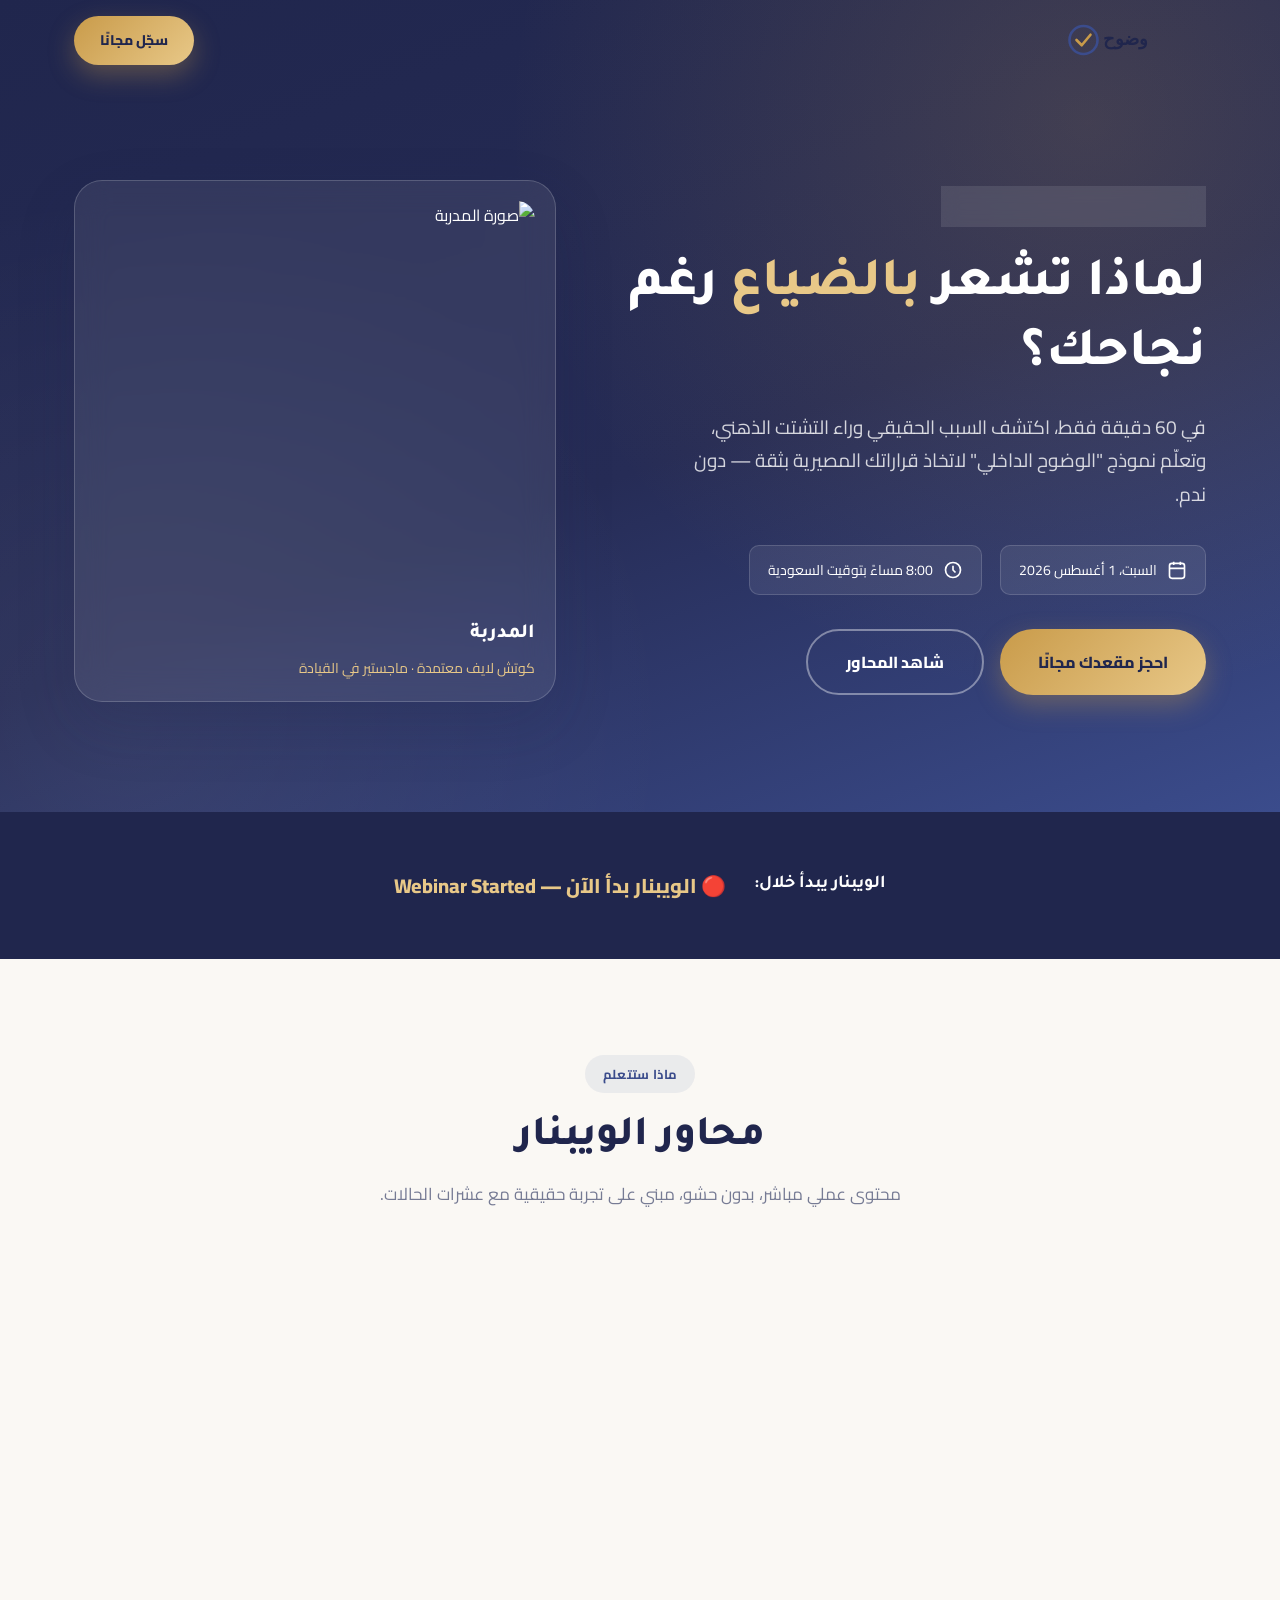
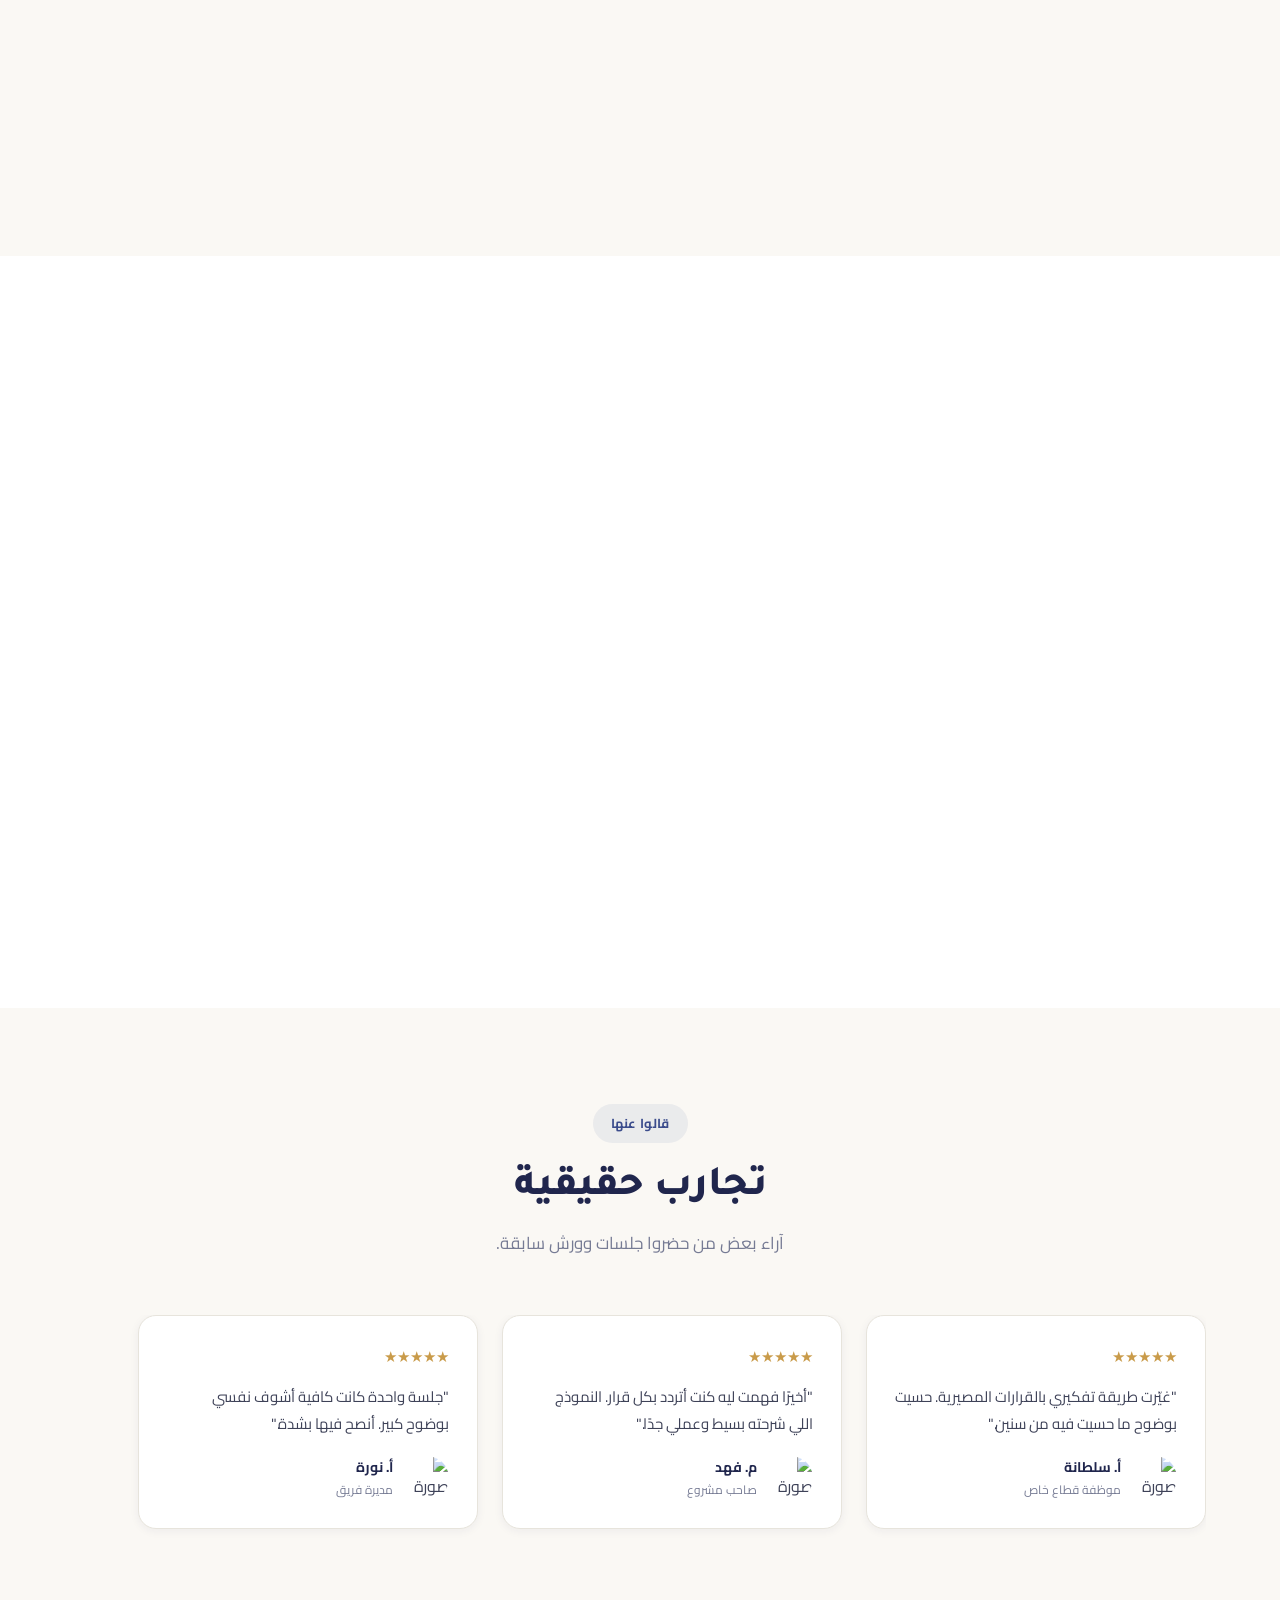
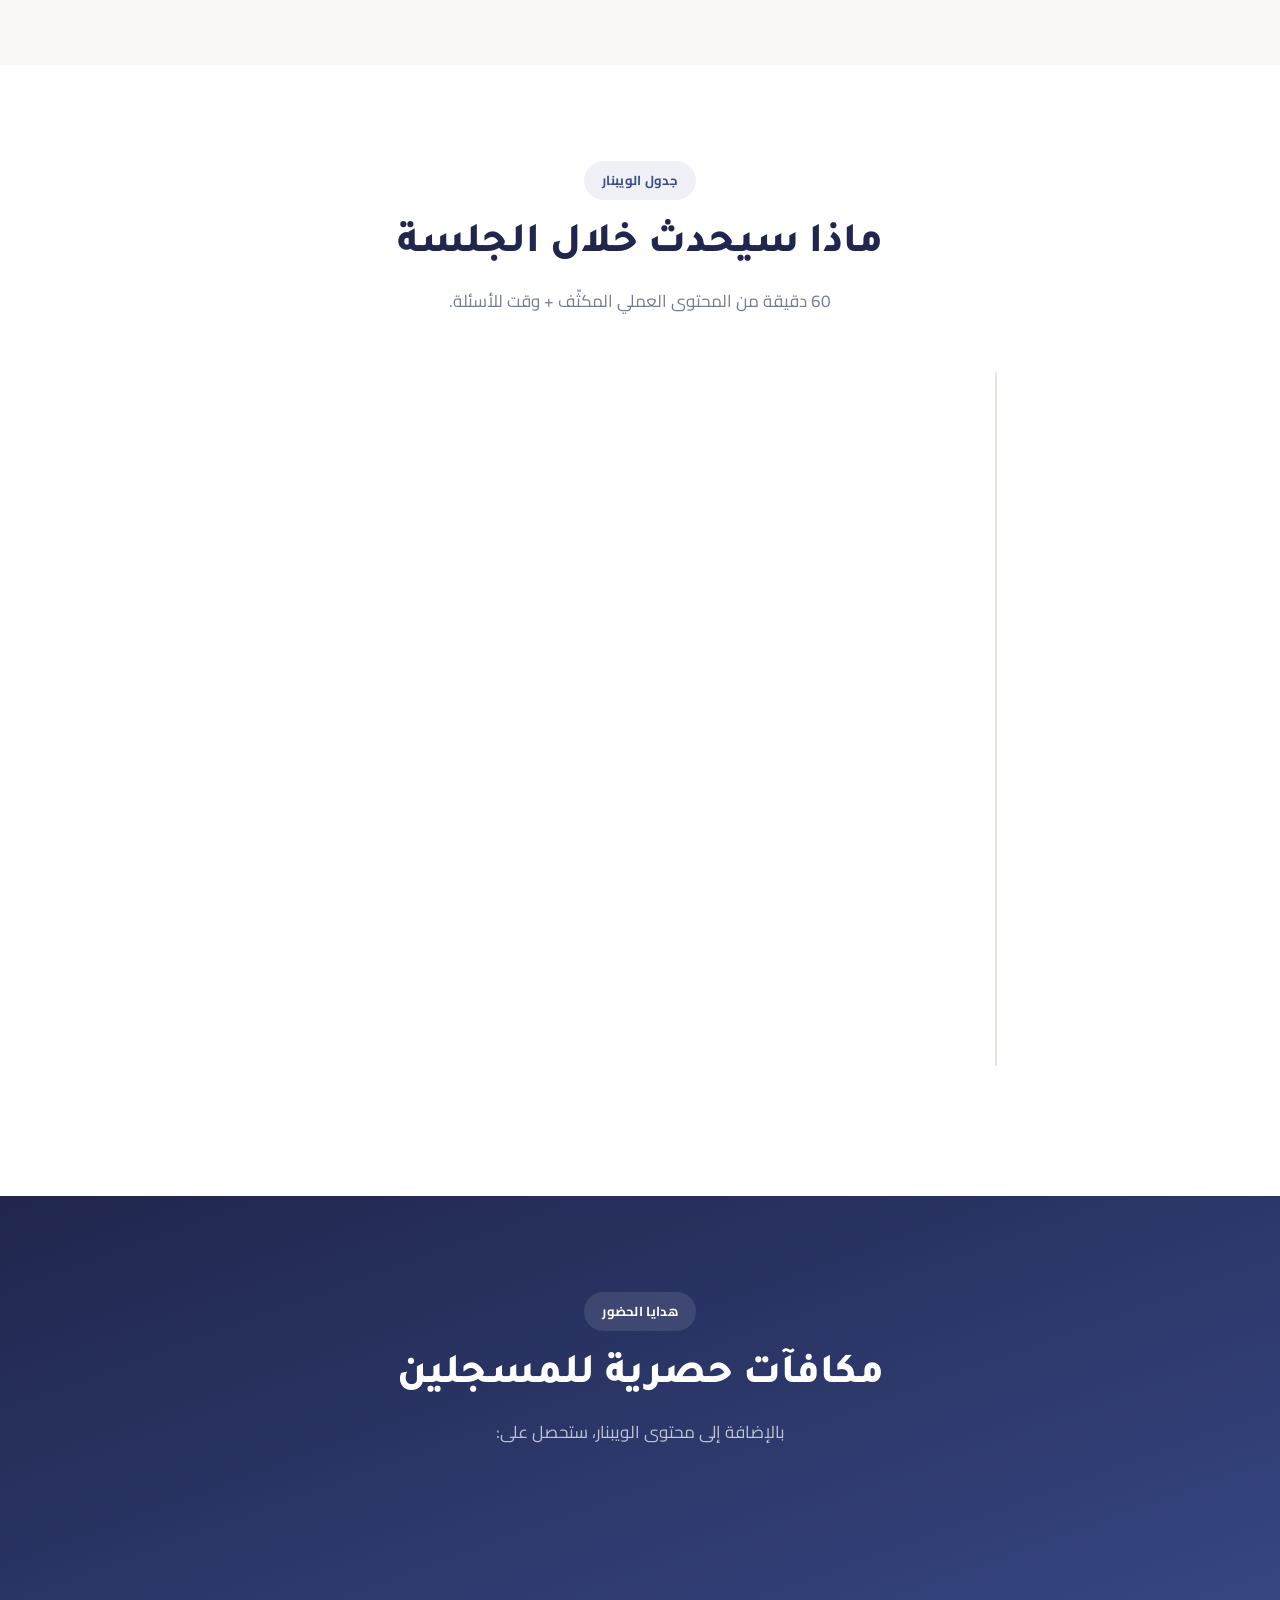
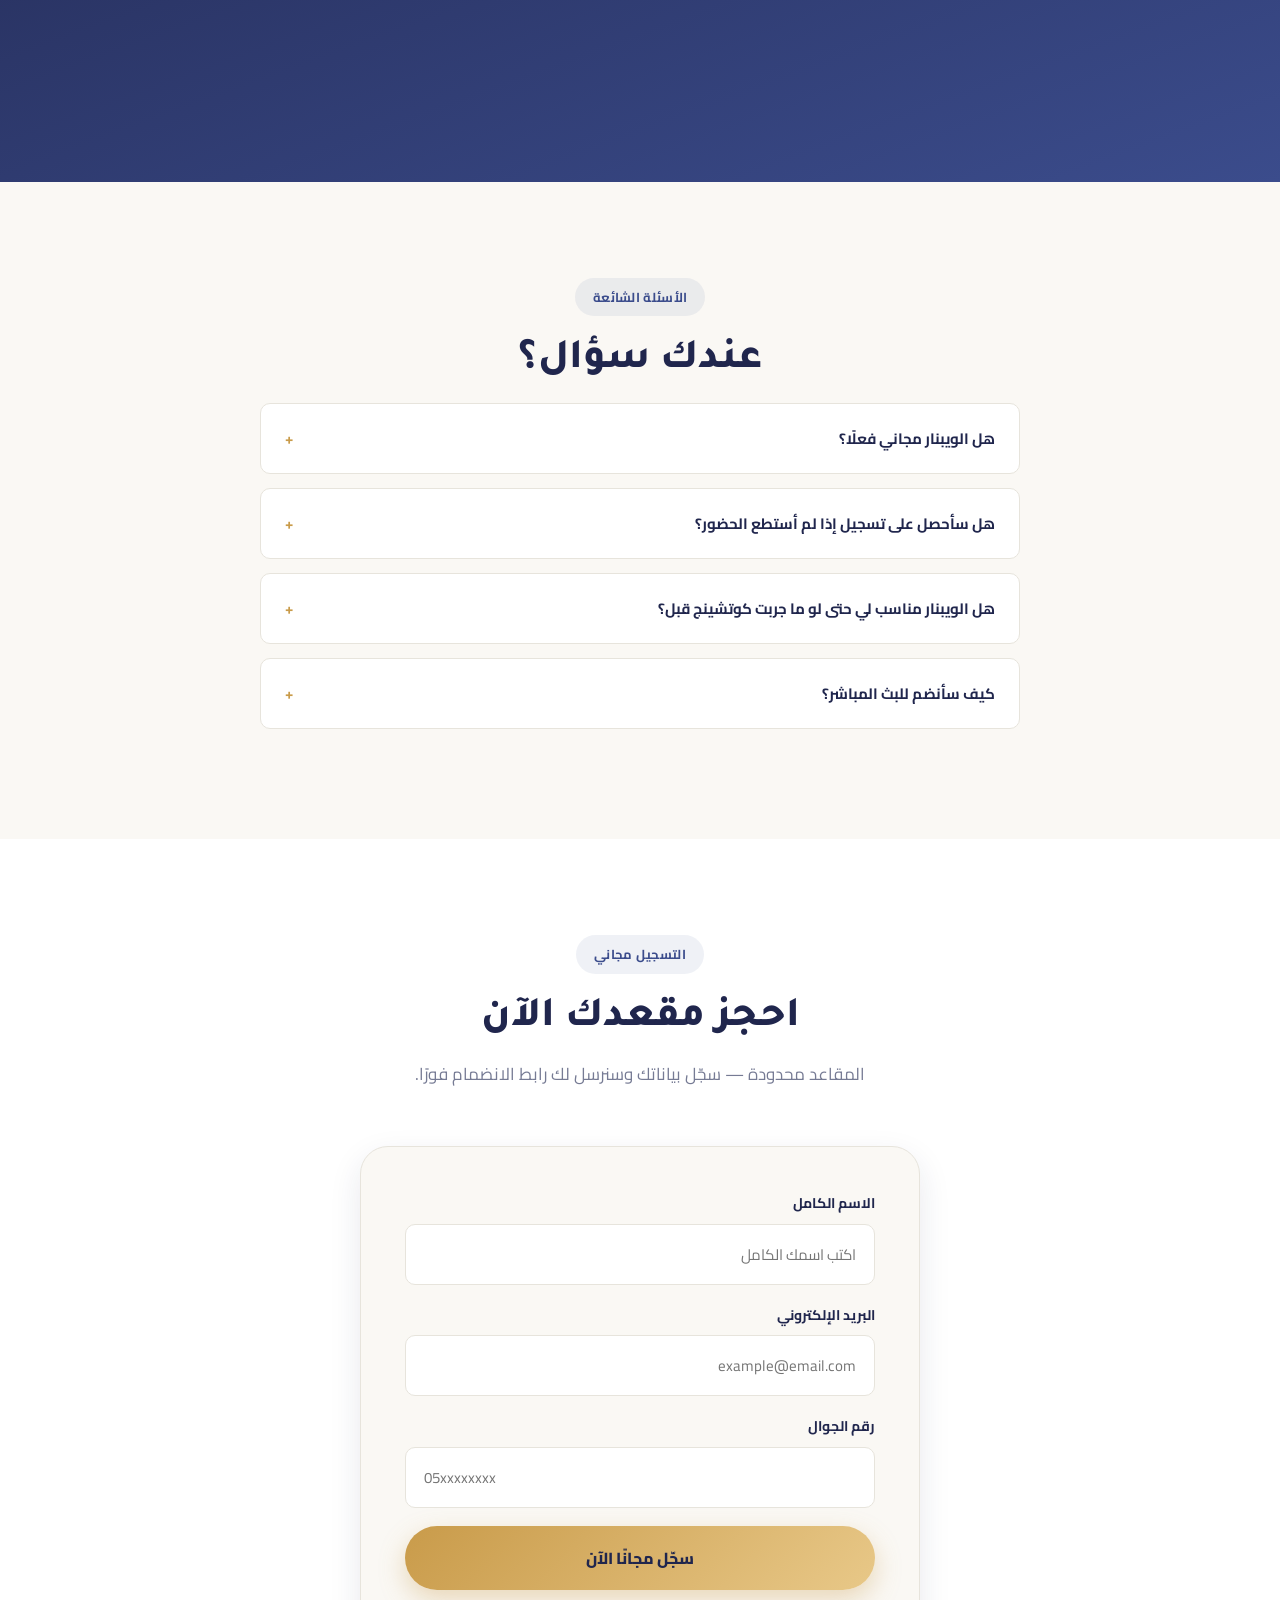
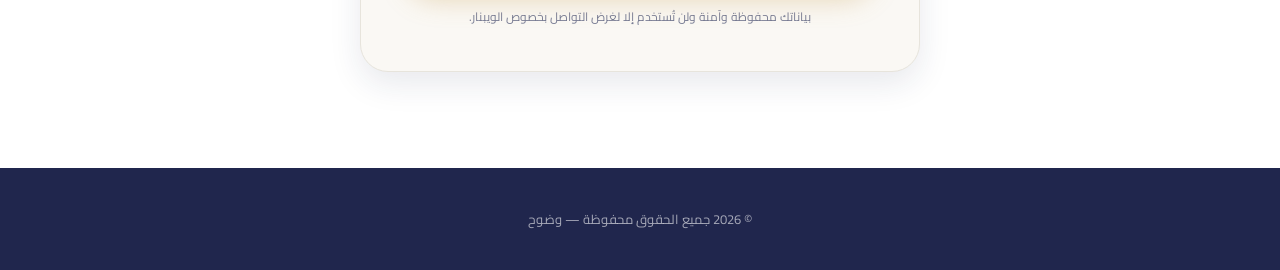
==== index.html @ d8a10ea4 "Add files via upload" ====
<!DOCTYPE html>
<html lang="ar" dir="rtl">
<head>
<meta charset="UTF-8">
<meta name="viewport" content="width=device-width, initial-scale=1.0">
<title>لماذا تشعر بالضياع رغم نجاحك؟ | ويبنار مجاني مباشر</title>
<meta name="description" content="ويبنار مجاني مباشر: اكتشف السبب الحقيقي وراء شعورك بالتشتت رغم نجاحك، وتعلم نموذج الوضوح الداخلي لاتخاذ قراراتك بثقة. سجّل الآن مجانًا.">
<meta name="keywords" content="ويبنار مجاني, كوتشينج, تطوير الذات, الوضوح الذهني, اتخاذ القرار, قيادة ذاتية">
<link rel="canonical" href="https://example.com/">

<!-- Open Graph -->
<meta property="og:type" content="website">
<meta property="og:title" content="لماذا تشعر بالضياع رغم نجاحك؟ | ويبنار مجاني مباشر">
<meta property="og:description" content="اكتشف السبب الحقيقي وراء شعورك بالتشتت رغم نجاحك، وخذ خطوتك الأولى نحو الوضوح الداخلي — مجانًا.">
<meta property="og:image" content="https://example.com/assets/images/og-cover.jpg">
<meta property="og:locale" content="ar_AR">
<meta property="og:url" content="https://example.com/">

<!-- Twitter Card -->
<meta name="twitter:card" content="summary_large_image">
<meta name="twitter:title" content="لماذا تشعر بالضياع رغم نجاحك؟">
<meta name="twitter:description" content="ويبنار مجاني مباشر لاكتشاف الوضوح الداخلي واتخاذ قراراتك بثقة.">
<meta name="twitter:image" content="https://example.com/assets/images/og-cover.jpg">

<meta name="robots" content="index, follow">
<link rel="icon" href="assets/logo.svg" type="image/svg+xml">
<link rel="manifest" href="manifest.json">

<!-- Preload fonts -->
<link rel="preconnect" href="https://fonts.googleapis.com">
<link rel="preconnect" href="https://fonts.gstatic.com" crossorigin>
<link rel="preload" as="style" href="https://fonts.googleapis.com/css2?family=Tajawal:wght@700;800&family=Cairo:wght@400;600;700&display=swap">
<link rel="stylesheet" href="https://fonts.googleapis.com/css2?family=Tajawal:wght@700;800&family=Cairo:wght@400;600;700&display=swap">

<link rel="stylesheet" href="css/style.css">

<!-- Structured Data: Event / Schema.org -->
<script type="application/ld+json">
{
  "@context": "https://schema.org",
  "@type": "EducationEvent",
  "name": "لماذا تشعر بالضياع رغم نجاحك؟",
  "description": "ويبنار مجاني مباشر حول الوضوح الذهني واتخاذ القرار بثقة.",
  "startDate": "2026-08-01T20:00:00+03:00",
  "endDate": "2026-08-01T21:15:00+03:00",
  "eventAttendanceMode": "https://schema.org/OnlineEventAttendanceMode",
  "eventStatus": "https://schema.org/EventScheduled",
  "location": {
    "@type": "VirtualLocation",
    "url": "https://example.com/"
  },
  "organizer": {
    "@type": "Person",
    "name": "المدربة"
  },
  "offers": {
    "@type": "Offer",
    "price": "0",
    "priceCurrency": "SAR",
    "availability": "https://schema.org/InStock",
    "url": "https://example.com/"
  }
}
</script>

<!-- ==========================================================
     GTM (Google Tag Manager) — الصق الكود التالي داخل <head>
     استبدل GTM-XXXXXXX بمعرف الحاوية الخاص بك
     ==========================================================
<script>(function(w,d,s,l,i){w[l]=w[l]||[];w[l].push({'gtm.start':
new Date().getTime(),event:'gtm.js'});var f=d.getElementsByTagName(s)[0],
j=d.createElement(s),dl=l!='dataLayer'?'&l='+l:'';j.async=true;j.src=
'https://www.googletagmanager.com/gtm.js?id='+i+dl;f.parentNode.insertBefore(j,f);
})(window,document,'script','dataLayer','GTM-XXXXXXX');</script>
-->

<!-- ==========================================================
     Meta Pixel — الصق الكود التالي داخل <head>
     ==========================================================
<script>
!function(f,b,e,v,n,t,s){if(f.fbq)return;n=f.fbq=function(){n.callMethod?
n.callMethod.apply(n,arguments):n.queue.push(arguments)};if(!f._fbq)f._fbq=n;
n.push=n;n.loaded=!0;n.version='2.0';n.queue=[];t=b.createElement(e);t.async=!0;
t.src=v;s=b.getElementsByTagName(e)[0];s.parentNode.insertBefore(t,s)}(window,
document,'script','https://connect.facebook.net/en_US/fbevents.js');
fbq('init', 'YOUR_PIXEL_ID');
fbq('track', 'PageView');
</script>
-->

<!-- ==========================================================
     TikTok Pixel — الصق الكود التالي داخل <head>
     ==========================================================
<script>
!function (w, d, t) {
  w.TiktokAnalyticsObject=t;var ttq=w[t]=w[t]||[];ttq.methods=["page","track","identify","instances","debug","on","off","once","ready","alias","group","enableCookie","disableCookie"],ttq.setAndDefer=function(t,e){t[e]=function(){t.push([e].concat(Array.prototype.slice.call(arguments,0)))}};for(var i=0;i<ttq.methods.length;i++)ttq.setAndDefer(ttq,ttq.methods[i]);ttq.instance=function(t){for(var e=ttq._i[t]||[],n=0;n<e.methods.length;n++)ttq.setAndDefer(e,e.methods[n]);return e},ttq.load=function(e,n){var i="https://analytics.tiktok.com/i18n/pixel/events.js";ttq._i=ttq._i||{},ttq._i[e]=[],ttq._i[e]._u=i,ttq._t=ttq._t||{},ttq._t[e]=+new Date,ttq._o=ttq._o||{},ttq._o[e]=n||{};var o=document.createElement("script");o.type="text/javascript",o.async=!0,o.src=i+"?sdkid="+e+"&lib="+t;var a=document.getElementsByTagName("script")[0];a.parentNode.insertBefore(o,a)};
  ttq.load('YOUR_TIKTOK_PIXEL_ID');
  ttq.page();
}(window, document, 'ttq');
</script>
-->

<!-- ==========================================================
     Snap Pixel — الصق الكود التالي داخل <head>
     ==========================================================
<script type='text/javascript'>
(function(e,t,n){if(e.snaptr)return;var a=e.snaptr=function()
{a.handleRequest?a.handleRequest.apply(a,arguments):a.queue.push(arguments)};
a.queue=[];var s='script';var r=t.createElement(s);r.async=!0;
r.src=n;var u=t.getElementsByTagName(s)[0];u.parentNode.insertBefore(r,u);
})(window,document,'https://sc-static.net/scevent.min.js');
snaptr('init','YOUR_SNAP_PIXEL_ID');
snaptr('track','PAGE_VIEW');
</script>
-->

<!-- ==========================================================
     LinkedIn Insight Tag — الصق الكود التالي داخل <head>
     ==========================================================
<script type="text/javascript">
_linkedin_partner_id = "YOUR_PARTNER_ID";
window._linkedin_data_partner_ids = window._linkedin_data_partner_ids || [];
window._linkedin_data_partner_ids.push(_linkedin_partner_id);
</script>
-->
</head>
<body>
<a href="#register" class="skip-link">انتقل مباشرة إلى نموذج التسجيل</a>

<!-- ============ GTM noscript — الصق مباشرة بعد فتح body ============
<noscript><iframe src="https://www.googletagmanager.com/ns.html?id=GTM-XXXXXXX"
height="0" width="0" style="display:none;visibility:hidden"></iframe></noscript>
-->

<!-- ===================== Header ===================== -->
<header class="site-header" id="siteHeader">
  <div class="container">
    <a href="#hero" aria-label="الصفحة الرئيسية">
      <img src="assets/logo.svg" alt="شعار وضوح" width="140" height="36">
    </a>
    <a href="#register" class="btn btn-primary header-cta" data-analytics="header_cta_click">سجّل مجانًا</a>
  </div>
</header>

<!-- ===================== Hero ===================== -->
<section class="hero" id="hero">
  <div class="container hero-grid">
    <div class="hero-content">
      <span class="hero-badge"><span class="dot"></span> ويبنار مجاني مباشر — مقاعد محدودة</span>
      <h1>لماذا تشعر <span>بالضياع</span> رغم نجاحك؟</h1>
      <p class="lead">في 60 دقيقة فقط، اكتشف السبب الحقيقي وراء التشتت الذهني، وتعلّم نموذج "الوضوح الداخلي" لاتخاذ قراراتك المصيرية بثقة — دون ندم.</p>

      <div class="hero-meta">
        <div class="chip">
          <svg width="20" height="20" viewBox="0 0 24 24" fill="none" stroke="currentColor" stroke-width="2"><rect x="3" y="4" width="18" height="18" rx="3"/><path d="M16 2v4M8 2v4M3 10h18"/></svg>
          <span id="heroDate">السبت، 1 أغسطس 2026</span>
        </div>
        <div class="chip">
          <svg width="20" height="20" viewBox="0 0 24 24" fill="none" stroke="currentColor" stroke-width="2"><circle cx="12" cy="12" r="9"/><path d="M12 7v5l3 3"/></svg>
          <span id="heroTime">8:00 مساءً بتوقيت السعودية</span>
        </div>
      </div>

      <div class="hero-actions">
        <a href="#register" class="btn btn-primary" data-analytics="hero_cta_click">احجز مقعدك مجانًا</a>
        <a href="#agenda" class="btn btn-outline">شاهد المحاور</a>
      </div>
    </div>

    <div class="hero-visual">
      <div class="speaker-card">
        <img src="assets/images/speaker.jpg" alt="صورة المدربة" width="400" height="400" loading="eager">
        <div class="name">المدربة</div>
        <div class="role">كوتش لايف معتمدة · ماجستير في القيادة</div>
      </div>
    </div>
  </div>
</section>

<!-- ===================== Countdown ===================== -->
<section class="countdown-section">
  <div class="container countdown-wrap">
    <span class="countdown-title">الويبنار يبدأ خلال:</span>
    <div class="countdown" id="countdown" data-target="2026-08-01T20:00:00+03:00">
      <div class="count-box"><span class="num" id="cd-days">00</span><span class="label">يوم</span></div>
      <div class="count-box"><span class="num" id="cd-hours">00</span><span class="label">ساعة</span></div>
      <div class="count-box"><span class="num" id="cd-mins">00</span><span class="label">دقيقة</span></div>
      <div class="count-box"><span class="num" id="cd-secs">00</span><span class="label">ثانية</span></div>
    </div>
    <div class="countdown-ended" id="countdownEnded">🔴 الويبنار بدأ الآن — Webinar Started</div>
  </div>
</section>

<!-- ===================== What You'll Learn ===================== -->
<section id="learn">
  <div class="container">
    <span class="eyebrow" style="display:block;text-align:center;width:fit-content;margin-inline:auto;">ماذا ستتعلم</span>
    <h2 class="section-title">محاور الويبنار</h2>
    <p class="section-sub">محتوى عملي مباشر، بدون حشو، مبني على تجربة حقيقية مع عشرات الحالات.</p>

    <div class="learn-grid">
      <div class="learn-card reveal">
        <div class="learn-icon"><svg width="26" height="26" viewBox="0 0 24 24" fill="none" stroke="currentColor" stroke-width="2"><circle cx="12" cy="12" r="9"/><path d="M12 8v4l3 2"/></svg></div>
        <h3>السبب الجذري للتشتت</h3>
        <p>لماذا تشعر بالإرهاق الذهني رغم أن حياتك "تبدو تمام" من الخارج.</p>
      </div>
      <div class="learn-card reveal">
        <div class="learn-icon"><svg width="26" height="26" viewBox="0 0 24 24" fill="none" stroke="currentColor" stroke-width="2"><path d="M12 2l3 7h7l-5.5 4.5L18 21l-6-4-6 4 1.5-7.5L2 9h7z"/></svg></div>
        <h3>نموذج الوضوح الداخلي</h3>
        <p>إطار عملي من 3 خطوات لاتخاذ أي قرار مصيري بثقة تامة.</p>
      </div>
      <div class="learn-card reveal">
        <div class="learn-icon"><svg width="26" height="26" viewBox="0 0 24 24" fill="none" stroke="currentColor" stroke-width="2"><path d="M3 12l6 6L21 6"/></svg></div>
        <h3>كسر حلقة التردد</h3>
        <p>كيف توقف نمط "التفكير الزائد" الذي يسرق طاقتك وقراراتك.</p>
      </div>
      <div class="learn-card reveal">
        <div class="learn-icon"><svg width="26" height="26" viewBox="0 0 24 24" fill="none" stroke="currentColor" stroke-width="2"><path d="M12 2a10 10 0 100 20 10 10 0 000-20zM12 6v6l4 2"/></svg></div>
        <h3>القيادة الذاتية</h3>
        <p>كيف تقود نفسك أولًا قبل أن تقود فريقك أو مشروعك أو أسرتك.</p>
      </div>
      <div class="learn-card reveal">
        <div class="learn-icon"><svg width="26" height="26" viewBox="0 0 24 24" fill="none" stroke="currentColor" stroke-width="2"><path d="M20 6L9 17l-5-5"/></svg></div>
        <h3>تمرين تطبيقي مباشر</h3>
        <p>ستطبّق سؤالًا تأمليًا لحظيًا خلال الويبنار وتلاحظ الفرق بنفسك.</p>
      </div>
      <div class="learn-card reveal">
        <div class="learn-icon"><svg width="26" height="26" viewBox="0 0 24 24" fill="none" stroke="currentColor" stroke-width="2"><rect x="4" y="4" width="16" height="16" rx="4"/><path d="M9 9h6v6H9z"/></svg></div>
        <h3>خطوتك التالية</h3>
        <p>خارطة طريق واضحة لتطبيق ما تعلمته على أرض واقعك الشخصي.</p>
      </div>
    </div>
  </div>
</section>

<!-- ===================== About Speaker ===================== -->
<section class="speaker-section" id="speaker">
  <div class="container speaker-grid">
    <div class="speaker-photo reveal">
      <img src="assets/images/speaker-full.jpg" alt="صورة المدربة الكاملة" width="480" height="560" loading="lazy">
    </div>
    <div class="speaker-info reveal">
      <span class="eyebrow">من يقدّم الويبنار</span>
      <h2 class="section-title" style="text-align:right;">تعرّف على المدربة</h2>
      <p style="color:var(--text-light);font-size:16px;">كوتش لايف ممارسة ومدربة معتمدة، حاصلة على ماجستير في القيادة ودبلوم في الصحة النفسية. رافقت عشرات الأفراد في رحلتهم من التشتت إلى الوضوح، ومن التردد إلى القرار الواثق — عبر أدوات عملية مبنية على علم النفس والقيادة الحديثة.</p>
      <div class="achieve-list">
        <div class="achieve-item"><svg width="20" height="20" viewBox="0 0 24 24" fill="none" stroke="currentColor" stroke-width="2"><path d="M12 2l3 7h7l-5.5 4.5L18 21l-6-4-6 4 1.5-7.5L2 9h7z"/></svg><span>ماجستير في القيادة</span></div>
        <div class="achieve-item"><svg width="20" height="20" viewBox="0 0 24 24" fill="none" stroke="currentColor" stroke-width="2"><path d="M12 2l3 7h7l-5.5 4.5L18 21l-6-4-6 4 1.5-7.5L2 9h7z"/></svg><span>دبلوم في الصحة النفسية</span></div>
        <div class="achieve-item"><svg width="20" height="20" viewBox="0 0 24 24" fill="none" stroke="currentColor" stroke-width="2"><path d="M12 2l3 7h7l-5.5 4.5L18 21l-6-4-6 4 1.5-7.5L2 9h7z"/></svg><span>مدربة كوتش لايف معتمدة</span></div>
        <div class="achieve-item"><svg width="20" height="20" viewBox="0 0 24 24" fill="none" stroke="currentColor" stroke-width="2"><path d="M12 2l3 7h7l-5.5 4.5L18 21l-6-4-6 4 1.5-7.5L2 9h7z"/></svg><span>عشرات الحالات الناجحة</span></div>
      </div>
    </div>
  </div>
</section>

<!-- ===================== Social Proof ===================== -->
<section class="testi-section" id="testimonials">
  <div class="container">
    <span class="eyebrow" style="display:block;text-align:center;width:fit-content;margin-inline:auto;">قالوا عنها</span>
    <h2 class="section-title">تجارب حقيقية</h2>
    <p class="section-sub">آراء بعض من حضروا جلسات وورش سابقة.</p>

    <div class="testi-track" id="testiTrack">
      <div class="testi-card"><div class="stars">★★★★★</div><p>"غيّرت طريقة تفكيري بالقرارات المصيرية. حسيت بوضوح ما حسيت فيه من سنين."</p><div class="testi-person"><img src="assets/images/testi-1.jpg" alt="صورة العميلة" loading="lazy"><div><div class="n">أ. سلطانة</div><div class="r">موظفة قطاع خاص</div></div></div></div>
      <div class="testi-card"><div class="stars">★★★★★</div><p>"أخيرًا فهمت ليه كنت أتردد بكل قرار. النموذج اللي شرحته بسيط وعملي جدًا."</p><div class="testi-person"><img src="assets/images/testi-2.jpg" alt="صورة العميل" loading="lazy"><div><div class="n">م. فهد</div><div class="r">صاحب مشروع</div></div></div></div>
      <div class="testi-card"><div class="stars">★★★★★</div><p>"جلسة واحدة كانت كافية أشوف نفسي بوضوح كبير. أنصح فيها بشدة."</p><div class="testi-person"><img src="assets/images/testi-3.jpg" alt="صورة العميلة" loading="lazy"><div><div class="n">أ. نورة</div><div class="r">مديرة فريق</div></div></div></div>
    </div>
    <div class="testi-nav" id="testiNav"></div>
  </div>
</section>

<!-- ===================== Agenda ===================== -->
<section class="agenda-section" id="agenda">
  <div class="container">
    <span class="eyebrow" style="display:block;text-align:center;width:fit-content;margin-inline:auto;">جدول الويبنار</span>
    <h2 class="section-title">ماذا سيحدث خلال الجلسة</h2>
    <p class="section-sub">60 دقيقة من المحتوى العملي المكثّف + وقت للأسئلة.</p>

    <div class="timeline">
      <div class="tl-item reveal"><div class="tl-dot">1</div><div class="tl-content"><h4>الترحيب وكسر الجليد</h4><p>تعارف سريع وتهيئة للجلسة (5 دقائق)</p></div></div>
      <div class="tl-item reveal"><div class="tl-dot">2</div><div class="tl-content"><h4>تشخيص المشكلة</h4><p>لماذا نشعر بالضياع رغم النجاح الظاهري (15 دقيقة)</p></div></div>
      <div class="tl-item reveal"><div class="tl-dot">3</div><div class="tl-content"><h4>نموذج الوضوح الداخلي</h4><p>الإطار العملي بثلاث خطوات قابلة للتطبيق فورًا (20 دقيقة)</p></div></div>
      <div class="tl-item reveal"><div class="tl-dot">4</div><div class="tl-content"><h4>تمرين تفاعلي</h4><p>تطبيق مباشر خلال الجلسة (5 دقائق)</p></div></div>
      <div class="tl-item reveal"><div class="tl-dot">5</div><div class="tl-content"><h4>أسئلة وأجوبة</h4><p>إجابة مباشرة على استفساراتك (10 دقائق)</p></div></div>
      <div class="tl-item reveal"><div class="tl-dot">6</div><div class="tl-content"><h4>خطوتك التالية</h4><p>كيف تكمل رحلتك نحو الوضوح والاتزان (5 دقائق)</p></div></div>
    </div>
  </div>
</section>

<!-- ===================== Bonuses ===================== -->
<section class="bonus-section" id="bonuses">
  <div class="container">
    <span class="eyebrow" style="display:block;text-align:center;width:fit-content;margin-inline:auto;background:rgba(255,255,255,.1);color:#fff;">هدايا الحضور</span>
    <h2 class="section-title">مكافآت حصرية للمسجلين</h2>
    <p class="section-sub">بالإضافة إلى محتوى الويبنار، ستحصل على:</p>

    <div class="bonus-grid">
      <div class="bonus-card reveal"><span class="bonus-value">هدية 1</span><h3>ملخص PDF للنموذج</h3><p>خلاصة "نموذج الوضوح الداخلي" بصيغة قابلة للطباعة.</p></div>
      <div class="bonus-card reveal"><span class="bonus-value">هدية 2</span><h3>تسجيل الويبنار</h3><p>رابط إعادة المشاهدة لمدة 7 أيام بعد انتهاء البث.</p></div>
      <div class="bonus-card reveal"><span class="bonus-value">هدية 3</span><h3>عرض خاص محدود</h3><p>سعر خاص لحجز جلسة كوتشينج فردية لمدة 48 ساعة فقط بعد الويبنار.</p></div>
    </div>
  </div>
</section>

<!-- ===================== FAQ ===================== -->
<section class="faq-section" id="faq">
  <div class="container">
    <span class="eyebrow" style="display:block;text-align:center;width:fit-content;margin-inline:auto;">الأسئلة الشائعة</span>
    <h2 class="section-title">عندك سؤال؟</h2>

    <div class="faq-list">
      <div class="faq-item">
        <button class="faq-q">هل الويبنار مجاني فعلًا؟ <span class="plus">+</span></button>
        <div class="faq-a"><p>نعم، التسجيل والحضور مجانيان بالكامل، بدون أي رسوم مخفية.</p></div>
      </div>
      <div class="faq-item">
        <button class="faq-q">هل سأحصل على تسجيل إذا لم أستطع الحضور؟ <span class="plus">+</span></button>
        <div class="faq-a"><p>نعم، سيصلك رابط التسجيل عبر البريد الإلكتروني لمدة 7 أيام بعد الويبنار.</p></div>
      </div>
      <div class="faq-item">
        <button class="faq-q">هل الويبنار مناسب لي حتى لو ما جربت كوتشينج قبل؟ <span class="plus">+</span></button>
        <div class="faq-a"><p>بالتأكيد، المحتوى مصمم للجميع بغض النظر عن خبرتك السابقة.</p></div>
      </div>
      <div class="faq-item">
        <button class="faq-q">كيف سأنضم للبث المباشر؟ <span class="plus">+</span></button>
        <div class="faq-a"><p>بعد التسجيل ستصلك رسالة تحتوي على رابط الانضمام عبر البريد وواتساب.</p></div>
      </div>
    </div>
  </div>
</section>

<!-- ===================== Registration Form ===================== -->
<section class="register-section" id="register">
  <div class="container">
    <span class="eyebrow" style="display:block;text-align:center;width:fit-content;margin-inline:auto;">التسجيل مجاني</span>
    <h2 class="section-title">احجز مقعدك الآن</h2>
    <p class="section-sub">المقاعد محدودة — سجّل بياناتك وسنرسل لك رابط الانضمام فورًا.</p>

    <div class="register-wrap">
      <form id="registerForm" novalidate>
        <div class="form-group">
          <label for="fullName">الاسم الكامل</label>
          <input type="text" id="fullName" name="fullName" placeholder="اكتب اسمك الكامل" autocomplete="name" required>
          <span class="form-error">يرجى إدخال اسم صحيح (حرفين على الأقل)</span>
        </div>
        <div class="form-group">
          <label for="email">البريد الإلكتروني</label>
          <input type="email" id="email" name="email" placeholder="example@email.com" autocomplete="email" required>
          <span class="form-error">يرجى إدخال بريد إلكتروني صحيح</span>
        </div>
        <div class="form-group">
          <label for="phone">رقم الجوال</label>
          <input type="tel" id="phone" name="phone" placeholder="05xxxxxxxx" autocomplete="tel" required>
          <span class="form-error">يرجى إدخال رقم جوال سعودي صحيح</span>
        </div>
        <button type="submit" class="btn btn-primary btn-block" id="submitBtn" data-analytics="submit_registration">
          <span class="btn-text">سجّل مجانًا الآن</span>
          <span class="spinner"></span>
        </button>
        <p class="form-note">بياناتك محفوظة وآمنة ولن تُستخدم إلا لغرض التواصل بخصوص الويبنار.</p>
      </form>
    </div>
  </div>
</section>

<!-- ===================== Footer ===================== -->
<footer class="site-footer">
  <div class="container">
    <p>© 2026 جميع الحقوق محفوظة — وضوح</p>
  </div>
</footer>

<!-- ===================== Success Modal ===================== -->
<div class="modal-overlay" id="successModal" role="dialog" aria-modal="true" aria-labelledby="modalTitle">
  <div class="modal-box">
    <button class="modal-close" id="modalCloseBtn" aria-label="إغلاق">&times;</button>
    <div class="modal-icon"><svg width="36" height="36" viewBox="0 0 24 24" fill="none" stroke="currentColor" stroke-width="2.5"><path d="M20 6L9 17l-5-5"/></svg></div>
    <h3 id="modalTitle">تم التسجيل بنجاح! 🎉</h3>
    <p>راسلناك برابط الانضمام على بريدك الإلكتروني. لا تنسَ إضافة الموعد لتقويمك.</p>
    <div class="modal-actions">
      <a href="#" id="addToCalendarBtn" class="btn btn-primary btn-block">أضف إلى Google Calendar</a>
      <a href="#" id="joinWhatsappBtn" class="btn btn-outline btn-block" style="color:var(--navy);border-color:var(--border);">انضم إلى قروب واتساب</a>
      <a href="thank-you.html" class="btn btn-block" style="color:var(--indigo);font-weight:700;">الانتقال إلى صفحة الشكر ←</a>
    </div>
  </div>
</div>

<div class="toast-wrap" id="toastWrap"></div>

<script src="js/app.js"></script>
</body>
</html>
---- css/style.css ----
/* =========================================================
   وضوح | Webinar Landing Page — Premium Stylesheet
   Colors: Deep Navy #20264D, Indigo #3B4C8C, Gold #C99B4A,
           Cream #FAF8F4, Slate Text #4A4F63
   ========================================================= */

:root{
  --navy:#20264D;
  --indigo:#3B4C8C;
  --gold:#C99B4A;
  --gold-light:#E8C888;
  --cream:#FAF8F4;
  --white:#FFFFFF;
  --text:#3E4258;
  --text-light:#767B94;
  --border:#E7E4DC;
  --success:#2F9E6B;
  --danger:#D2564A;

  --radius-sm:10px;
  --radius-md:18px;
  --radius-lg:28px;

  --shadow-sm:0 2px 10px rgba(32,38,77,.06);
  --shadow-md:0 12px 32px rgba(32,38,77,.10);
  --shadow-lg:0 24px 60px rgba(32,38,77,.16);

  --font-display:'Tajawal', 'Segoe UI', sans-serif;
  --font-body:'Cairo', 'Segoe UI', sans-serif;

  --container:1180px;
  --transition:.35s cubic-bezier(.22,.9,.32,1);
}

*,*::before,*::after{box-sizing:border-box;margin:0;padding:0;}
html{scroll-behavior:smooth;}
body{
  font-family:var(--font-body);
  color:var(--text);
  background:var(--cream);
  line-height:1.75;
  -webkit-font-smoothing:antialiased;
  overflow-x:hidden;
}
img{max-width:100%;display:block;}
a{color:inherit;text-decoration:none;}
button{font-family:inherit;cursor:pointer;border:none;background:none;}
ul{list-style:none;}
.container{width:100%;max-width:var(--container);margin:0 auto;padding:0 24px;}
section{padding:96px 0;position:relative;}
h1,h2,h3,h4{font-family:var(--font-display);color:var(--navy);font-weight:800;line-height:1.3;}
.eyebrow{
  display:inline-flex;align-items:center;gap:8px;
  font-size:13px;font-weight:700;letter-spacing:.3px;
  color:var(--indigo);background:rgba(59,76,140,.08);
  padding:8px 18px;border-radius:100px;margin-bottom:18px;
}
.section-title{font-size:clamp(28px,4vw,42px);text-align:center;margin-bottom:14px;}
.section-sub{text-align:center;color:var(--text-light);font-size:17px;max-width:620px;margin:0 auto 56px;}

@media(prefers-reduced-motion:reduce){
  *{animation-duration:.01ms !important;animation-iteration-count:1 !important;transition-duration:.01ms !important;scroll-behavior:auto !important;}
}
:focus-visible{outline:3px solid var(--gold);outline-offset:3px;border-radius:4px;}
.skip-link{position:absolute;right:-999px;top:0;background:var(--navy);color:#fff;padding:12px 20px;z-index:999;border-radius:0 0 8px 8px;}
.skip-link:focus{right:0;}

/* ===== Buttons ===== */
.btn{
  position:relative;overflow:hidden;
  display:inline-flex;align-items:center;justify-content:center;gap:10px;
  padding:17px 38px;border-radius:100px;font-weight:800;font-size:16px;
  transition:transform var(--transition), box-shadow var(--transition);
  isolation:isolate;
}
.btn-primary{
  background:linear-gradient(135deg,var(--gold) 0%, var(--gold-light) 100%);
  color:var(--navy);box-shadow:0 10px 26px rgba(201,155,74,.35);
}
.btn-primary:hover{transform:translateY(-3px);box-shadow:0 16px 34px rgba(201,155,74,.45);}
.btn-outline{
  background:transparent;color:var(--white);border:2px solid rgba(255,255,255,.4);
}
.btn-outline:hover{background:rgba(255,255,255,.12);}
.btn-block{width:100%;}
.ripple{position:absolute;border-radius:50%;background:rgba(255,255,255,.55);transform:scale(0);animation:ripple-anim .6s ease-out;pointer-events:none;}
@keyframes ripple-anim{to{transform:scale(4);opacity:0;}}

/* ===== Header ===== */
.site-header{
  position:fixed;top:0;inset-inline:0;z-index:200;
  padding:16px 0;transition:background var(--transition), box-shadow var(--transition), padding var(--transition);
}
.site-header .container{display:flex;align-items:center;justify-content:space-between;}
.site-header.scrolled{background:rgba(250,248,244,.9);backdrop-filter:blur(14px);box-shadow:var(--shadow-sm);padding:10px 0;}
.header-cta{padding:12px 26px;font-size:14px;}

/* ===== Hero ===== */
.hero{
  padding:180px 0 110px;
  background:radial-gradient(circle at 85% 15%, rgba(201,155,74,.18), transparent 45%),
             linear-gradient(160deg, var(--navy) 0%, #262C56 55%, var(--indigo) 100%);
  color:#fff;overflow:hidden;position:relative;
}
.hero::after{
  content:"";position:absolute;inset:0;
  background:radial-gradient(circle at 10% 90%, rgba(255,255,255,.06), transparent 40%);
  pointer-events:none;
}
.hero-grid{display:grid;grid-template-columns:1.1fr .9fr;gap:60px;align-items:center;position:relative;z-index:2;}
.hero-badge{
  display:inline-flex;align-items:center;gap:8px;background:rgba(255,255,255,.1);
  border:1px solid rgba(255,255,255,.2);backdrop-filter:blur(8px);
  padding:8px 18px;border-radius:100px;font-size:13px;font-weight:700;margin-bottom:24px;
}
.hero-badge .dot{width:8px;height:8px;border-radius:50%;background:var(--gold);animation:pulse 1.6s infinite;}
@keyframes pulse{0%,100%{opacity:1}50%{opacity:.3}}
.hero h1{font-size:clamp(32px,5vw,54px);color:#fff;margin-bottom:20px;}
.hero h1 span{color:var(--gold-light);}
.hero p.lead{font-size:19px;color:rgba(255,255,255,.8);max-width:520px;margin-bottom:34px;}
.hero-meta{display:flex;flex-wrap:wrap;gap:18px;margin-bottom:34px;}
.hero-meta .chip{
  display:flex;align-items:center;gap:10px;background:rgba(255,255,255,.08);
  border:1px solid rgba(255,255,255,.15);padding:12px 18px;border-radius:var(--radius-sm);font-size:14px;
}
.hero-actions{display:flex;flex-wrap:wrap;gap:16px;}
.hero-visual{position:relative;}
.speaker-card{
  background:rgba(255,255,255,.08);border:1px solid rgba(255,255,255,.18);
  border-radius:var(--radius-lg);padding:20px;backdrop-filter:blur(16px);
  box-shadow:var(--shadow-lg);
}
.speaker-card img{border-radius:var(--radius-md);width:100%;aspect-ratio:1/1;object-fit:cover;}
.speaker-card .name{color:#fff;font-family:var(--font-display);font-size:20px;font-weight:800;margin-top:16px;}
.speaker-card .role{color:var(--gold-light);font-size:14px;margin-top:4px;}

/* ===== Countdown ===== */
.countdown-section{background:var(--navy);padding:56px 0;}
.countdown-wrap{display:flex;align-items:center;justify-content:center;gap:16px;flex-wrap:wrap;}
.countdown-title{color:#fff;font-family:var(--font-display);font-size:18px;font-weight:700;margin-inline-end:12px;}
.countdown{display:flex;gap:14px;}
.count-box{
  background:rgba(255,255,255,.08);border:1px solid rgba(255,255,255,.15);
  border-radius:var(--radius-sm);padding:16px 18px;min-width:82px;text-align:center;
}
.count-box .num{font-family:var(--font-display);font-size:32px;font-weight:800;color:var(--gold-light);display:block;line-height:1;}
.count-box .label{color:rgba(255,255,255,.65);font-size:12px;margin-top:6px;display:block;}
.countdown-ended{display:none;color:var(--gold-light);font-weight:800;font-size:20px;text-align:center;}

/* ===== Cards Grid (What you'll learn) ===== */
.learn-grid{display:grid;grid-template-columns:repeat(3,1fr);gap:28px;}
.learn-card{
  background:#fff;border:1px solid var(--border);border-radius:var(--radius-md);
  padding:34px 28px;transition:transform var(--transition), box-shadow var(--transition), border-color var(--transition);
}
.learn-card:hover{transform:translateY(-6px);box-shadow:var(--shadow-md);border-color:transparent;}
.learn-icon{
  width:56px;height:56px;border-radius:16px;display:flex;align-items:center;justify-content:center;
  background:linear-gradient(135deg,var(--indigo),var(--navy));margin-bottom:20px;color:#fff;
}
.learn-card h3{font-size:19px;margin-bottom:10px;}
.learn-card p{color:var(--text-light);font-size:15px;}

/* ===== About Speaker ===== */
.speaker-section{background:#fff;}
.speaker-grid{display:grid;grid-template-columns:.8fr 1.2fr;gap:60px;align-items:center;}
.speaker-photo{position:relative;}
.speaker-photo img{border-radius:var(--radius-lg);box-shadow:var(--shadow-lg);}
.speaker-photo::before{
  content:"";position:absolute;inset:-14px;border:2px solid var(--gold);
  border-radius:var(--radius-lg);z-index:-1;
}
.achieve-list{display:grid;grid-template-columns:1fr 1fr;gap:16px;margin-top:28px;}
.achieve-item{display:flex;gap:12px;align-items:flex-start;background:var(--cream);padding:16px;border-radius:var(--radius-sm);}
.achieve-item svg{flex:none;color:var(--gold);margin-top:2px;}

/* ===== Testimonials ===== */
.testi-section{background:var(--cream);}
.testi-track{display:flex;gap:24px;overflow-x:auto;scroll-snap-type:x mandatory;padding-bottom:16px;}
.testi-track::-webkit-scrollbar{height:6px;}
.testi-track::-webkit-scrollbar-thumb{background:var(--border);border-radius:10px;}
.testi-card{
  scroll-snap-align:start;flex:0 0 340px;background:#fff;border-radius:var(--radius-md);
  padding:28px;box-shadow:var(--shadow-sm);border:1px solid var(--border);
}
.stars{color:var(--gold);margin-bottom:14px;font-size:15px;}
.testi-card p{color:var(--text);font-size:15px;margin-bottom:18px;}
.testi-person{display:flex;align-items:center;gap:12px;}
.testi-person img{width:44px;height:44px;border-radius:50%;object-fit:cover;}
.testi-person .n{font-weight:700;font-size:14px;color:var(--navy);}
.testi-person .r{font-size:12px;color:var(--text-light);}
.testi-nav{display:flex;justify-content:center;gap:10px;margin-top:24px;}
.testi-dot{width:9px;height:9px;border-radius:50%;background:var(--border);transition:background var(--transition), width var(--transition);}
.testi-dot.active{background:var(--gold);width:24px;border-radius:6px;}

/* ===== Agenda Timeline ===== */
.agenda-section{background:#fff;}
.timeline{max-width:760px;margin:0 auto;position:relative;}
.timeline::before{content:"";position:absolute;top:0;bottom:0;right:23px;width:2px;background:var(--border);}
.tl-item{display:grid;grid-template-columns:48px 1fr;gap:20px;margin-bottom:34px;position:relative;}
.tl-dot{
  width:48px;height:48px;border-radius:50%;background:var(--navy);color:var(--gold-light);
  display:flex;align-items:center;justify-content:center;font-family:var(--font-display);font-weight:800;
  z-index:2;font-size:13px;
}
.tl-content{background:var(--cream);border-radius:var(--radius-sm);padding:18px 22px;}
.tl-content h4{font-size:16px;margin-bottom:6px;}
.tl-content p{font-size:14px;color:var(--text-light);}

/* ===== Bonuses ===== */
.bonus-section{background:linear-gradient(160deg,var(--navy),var(--indigo));}
.bonus-section .section-title,.bonus-section .section-sub{color:#fff;}
.bonus-section .section-sub{color:rgba(255,255,255,.7);}
.bonus-grid{display:grid;grid-template-columns:repeat(3,1fr);gap:24px;}
.bonus-card{
  background:rgba(255,255,255,.06);border:1px solid rgba(255,255,255,.15);
  border-radius:var(--radius-md);padding:28px;color:#fff;text-align:center;backdrop-filter:blur(10px);
}
.bonus-value{display:inline-block;background:var(--gold);color:var(--navy);font-weight:800;font-size:12px;padding:4px 12px;border-radius:100px;margin-bottom:14px;}
.bonus-card h3{color:#fff;font-size:18px;margin-bottom:8px;}
.bonus-card p{color:rgba(255,255,255,.7);font-size:14px;}

/* ===== FAQ ===== */
.faq-section{background:var(--cream);}
.faq-list{max-width:760px;margin:0 auto;}
.faq-item{background:#fff;border:1px solid var(--border);border-radius:var(--radius-sm);margin-bottom:14px;overflow:hidden;}
.faq-q{
  display:flex;justify-content:space-between;align-items:center;
  padding:20px 24px;font-weight:700;color:var(--navy);width:100%;text-align:right;font-size:15px;
}
.faq-q .plus{transition:transform var(--transition);flex:none;color:var(--gold);}
.faq-item.open .faq-q .plus{transform:rotate(45deg);}
.faq-a{max-height:0;overflow:hidden;transition:max-height var(--transition), padding var(--transition);padding:0 24px;}
.faq-item.open .faq-a{max-height:300px;padding:0 24px 20px;}
.faq-a p{color:var(--text-light);font-size:14px;}

/* ===== Registration Form ===== */
.register-section{background:#fff;}
.register-wrap{
  max-width:560px;margin:0 auto;background:var(--cream);border:1px solid var(--border);
  border-radius:var(--radius-lg);padding:44px;box-shadow:var(--shadow-md);
}
.form-group{margin-bottom:18px;}
.form-group label{display:block;font-size:14px;font-weight:700;color:var(--navy);margin-bottom:8px;}
.form-group input{
  width:100%;padding:15px 18px;border-radius:var(--radius-sm);border:1.5px solid var(--border);
  background:#fff;font-size:15px;font-family:inherit;transition:border-color var(--transition), box-shadow var(--transition);
}
.form-group input:focus{border-color:var(--indigo);box-shadow:0 0 0 4px rgba(59,76,140,.1);outline:none;}
.form-group input.invalid{border-color:var(--danger);}
.form-error{color:var(--danger);font-size:12px;margin-top:6px;display:none;}
.form-group.has-error .form-error{display:block;}
.form-note{font-size:12px;color:var(--text-light);text-align:center;margin-top:16px;}
.spinner{
  width:20px;height:20px;border:3px solid rgba(32,38,77,.2);border-top-color:var(--navy);
  border-radius:50%;animation:spin .7s linear infinite;display:none;
}
.btn.loading .spinner{display:inline-block;}
.btn.loading .btn-text{display:none;}
@keyframes spin{to{transform:rotate(360deg);}}

/* ===== Modal ===== */
.modal-overlay{
  position:fixed;inset:0;background:rgba(32,38,77,.55);backdrop-filter:blur(6px);
  display:flex;align-items:center;justify-content:center;z-index:999;opacity:0;pointer-events:none;
  transition:opacity var(--transition);padding:20px;
}
.modal-overlay.active{opacity:1;pointer-events:auto;}
.modal-box{
  background:#fff;border-radius:var(--radius-lg);padding:44px;max-width:440px;width:100%;
  text-align:center;transform:scale(.9) translateY(20px);transition:transform var(--transition);box-shadow:var(--shadow-lg);
}
.modal-overlay.active .modal-box{transform:scale(1) translateY(0);}
.modal-icon{
  width:76px;height:76px;border-radius:50%;background:rgba(47,158,107,.12);color:var(--success);
  display:flex;align-items:center;justify-content:center;margin:0 auto 20px;
}
.modal-box h3{font-size:22px;margin-bottom:10px;}
.modal-box p{color:var(--text-light);font-size:15px;margin-bottom:26px;}
.modal-actions{display:flex;flex-direction:column;gap:12px;}
.modal-close{position:absolute;top:18px;left:18px;color:var(--text-light);font-size:22px;}

/* ===== Toast ===== */
.toast-wrap{position:fixed;bottom:24px;left:24px;z-index:1000;display:flex;flex-direction:column;gap:10px;}
.toast{
  background:var(--navy);color:#fff;padding:14px 20px;border-radius:var(--radius-sm);
  font-size:14px;box-shadow:var(--shadow-md);transform:translateX(-120%);transition:transform var(--transition);
  display:flex;align-items:center;gap:10px;
}
.toast.show{transform:translateX(0);}
.toast.error{background:var(--danger);}

/* ===== Footer ===== */
.site-footer{background:var(--navy);color:rgba(255,255,255,.6);padding:40px 0;text-align:center;font-size:13px;}

/* ===== Scroll Reveal ===== */
.reveal{opacity:0;transform:translateY(30px);transition:opacity .8s ease, transform .8s ease;}
.reveal.in-view{opacity:1;transform:translateY(0);}

/* ===== Thank you page specific ===== */
.ty-hero{padding:160px 0 100px;text-align:center;background:linear-gradient(160deg,var(--navy),var(--indigo));color:#fff;}
.ty-check{
  width:90px;height:90px;border-radius:50%;background:rgba(47,158,107,.18);color:#5FD69B;
  display:flex;align-items:center;justify-content:center;margin:0 auto 24px;
}
.ty-video{max-width:760px;margin:50px auto 0;border-radius:var(--radius-lg);overflow:hidden;box-shadow:var(--shadow-lg);aspect-ratio:16/9;background:#000;}
.ty-video iframe{width:100%;height:100%;border:0;}
.ty-actions{display:flex;justify-content:center;gap:16px;flex-wrap:wrap;margin-top:34px;}

/* ===== Responsive ===== */
@media(max-width:980px){
  .hero-grid,.speaker-grid{grid-template-columns:1fr;}
  .hero-visual{order:-1;max-width:340px;margin:0 auto;}
  .learn-grid,.bonus-grid{grid-template-columns:repeat(2,1fr);}
  .achieve-list{grid-template-columns:1fr;}
}
@media(max-width:640px){
  section{padding:64px 0;}
  .hero{padding:150px 0 80px;}
  .learn-grid,.bonus-grid{grid-template-columns:1fr;}
  .countdown{gap:8px;}
  .count-box{min-width:64px;padding:12px 10px;}
  .count-box .num{font-size:24px;}
  .register-wrap{padding:28px 22px;}
  .countdown-wrap{flex-direction:column;}
}
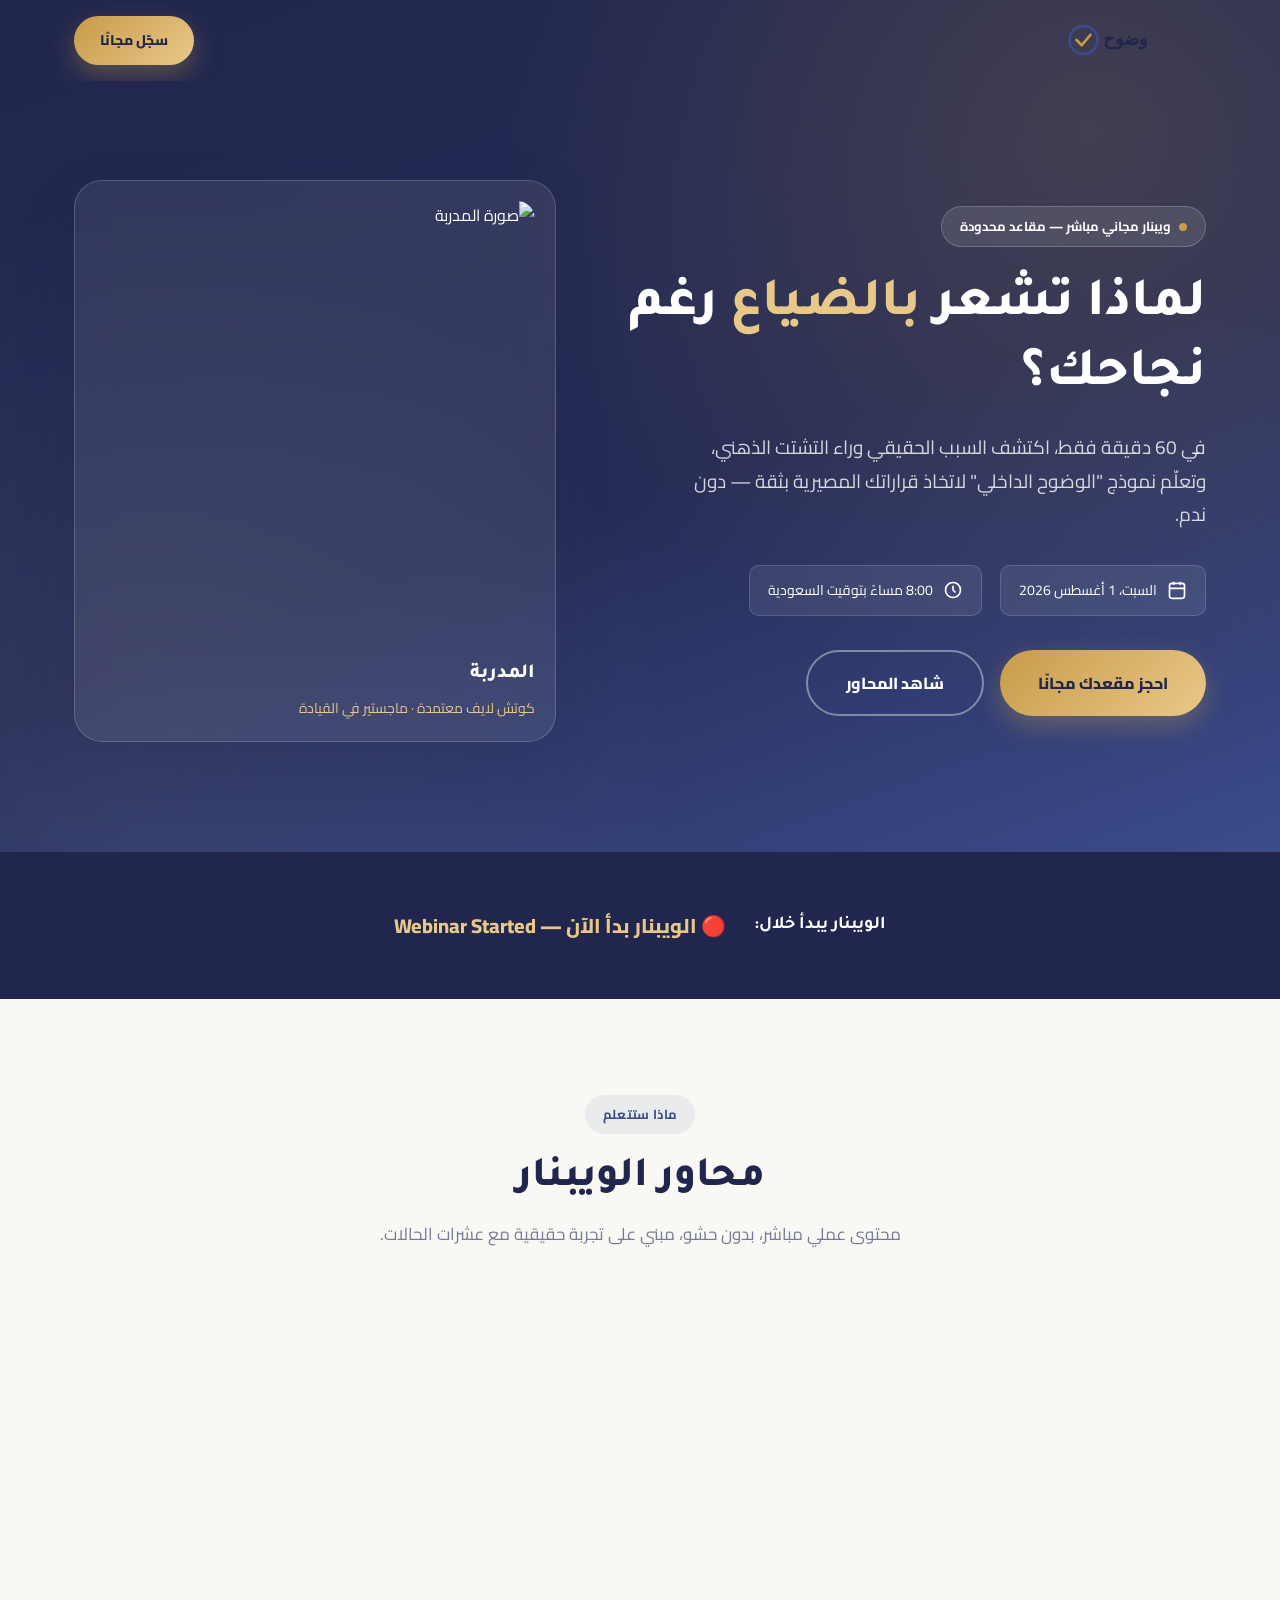
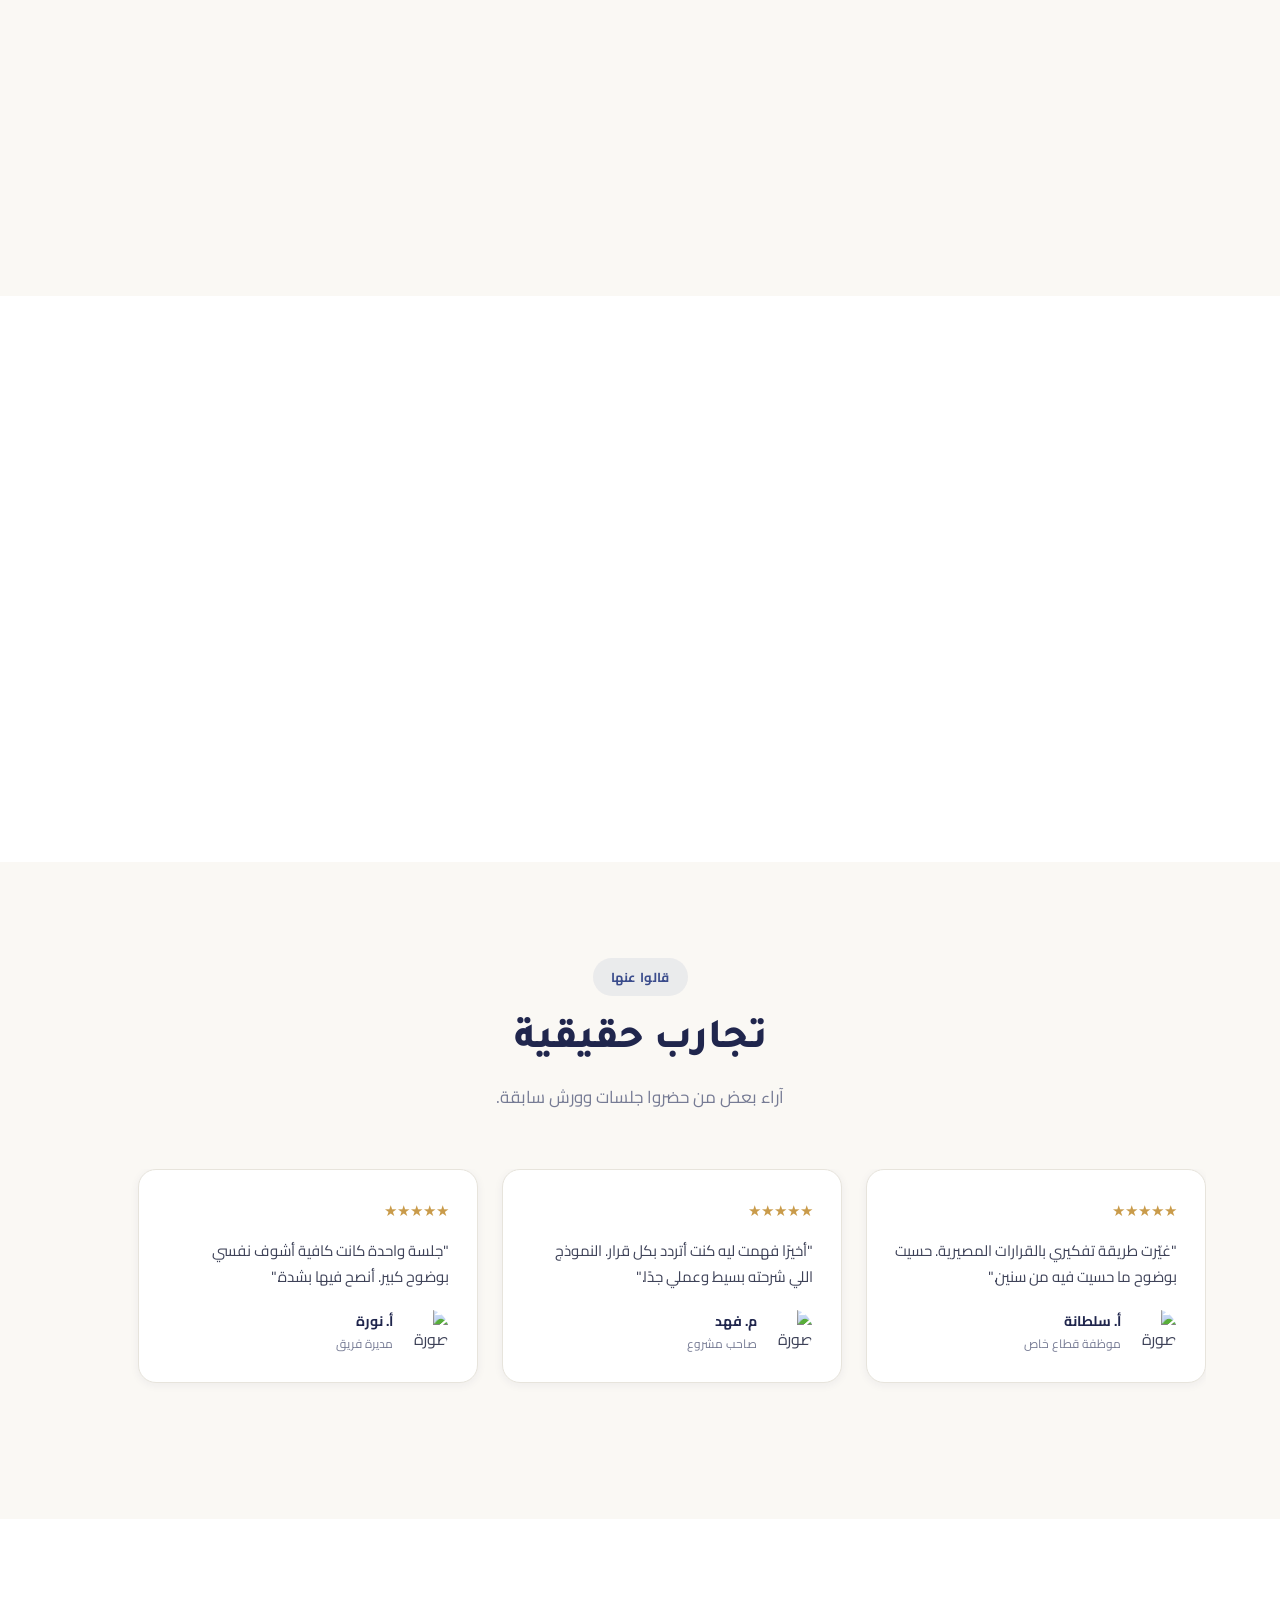
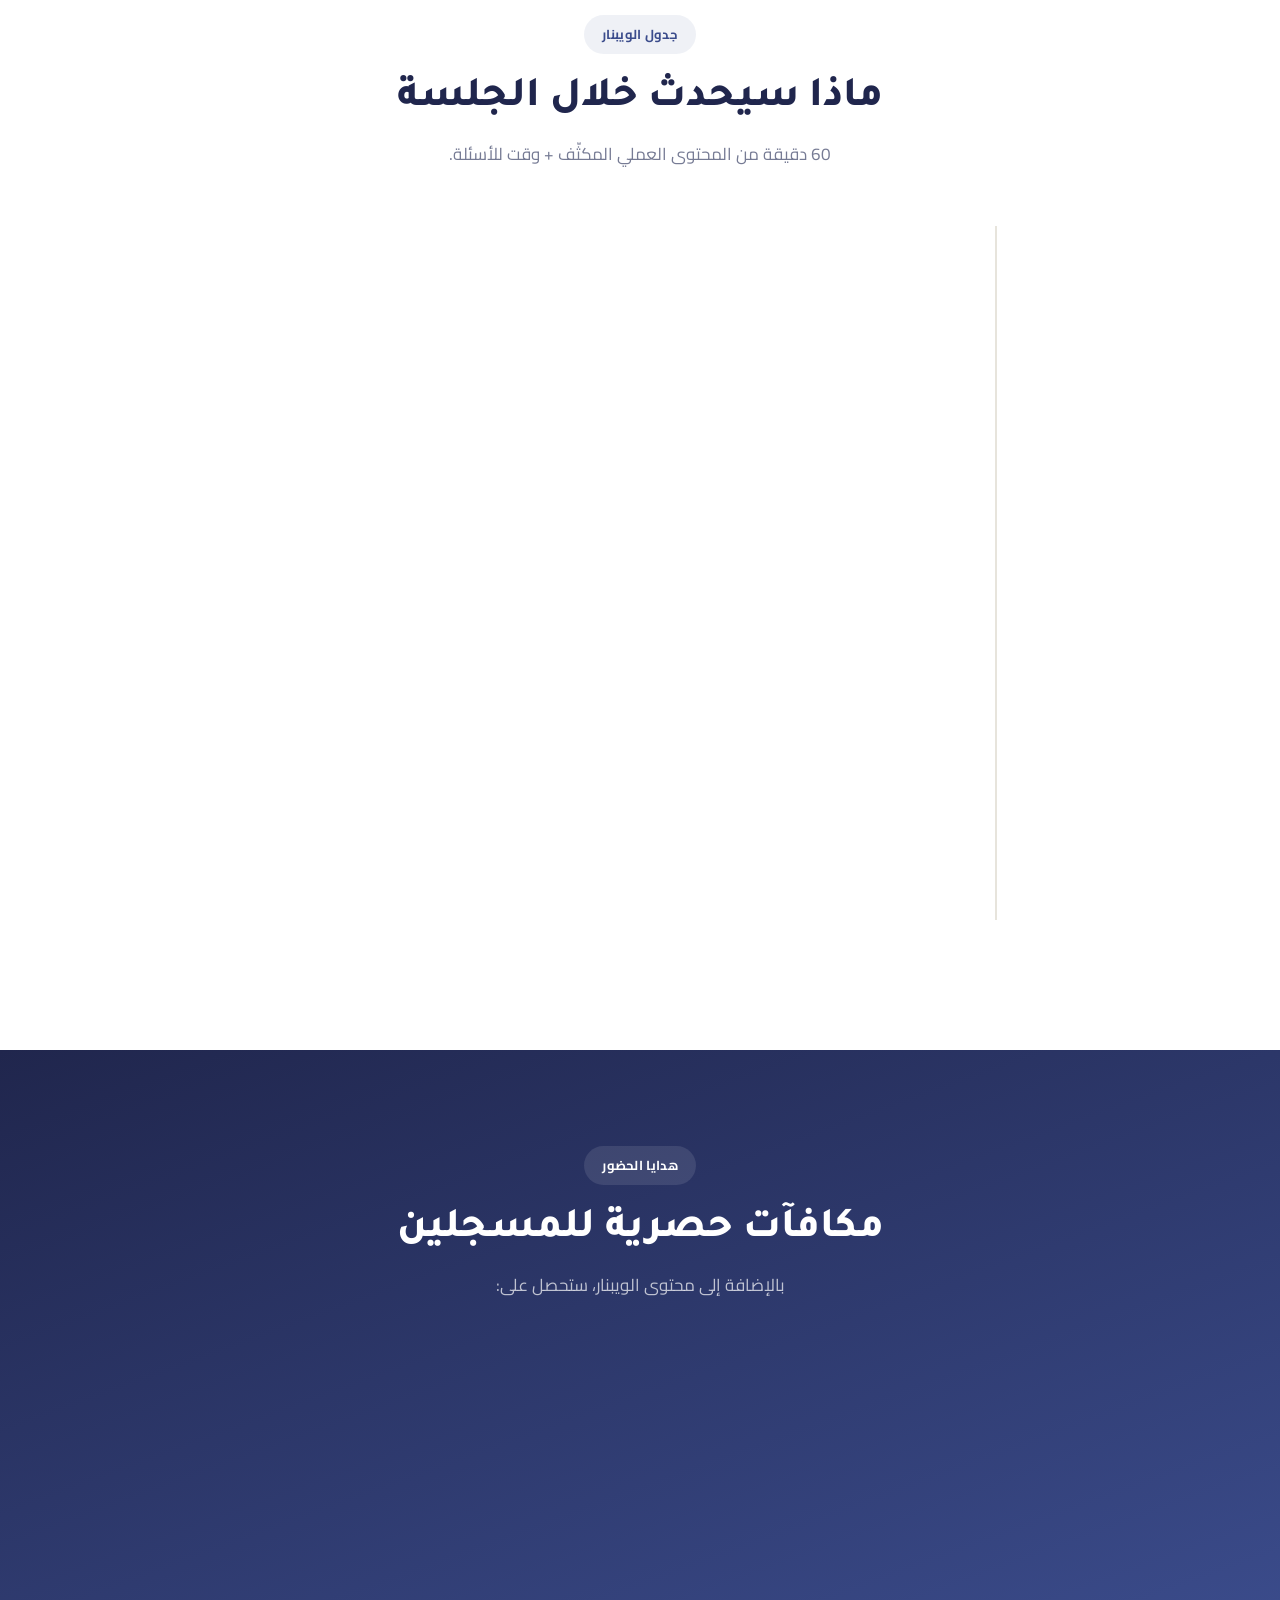
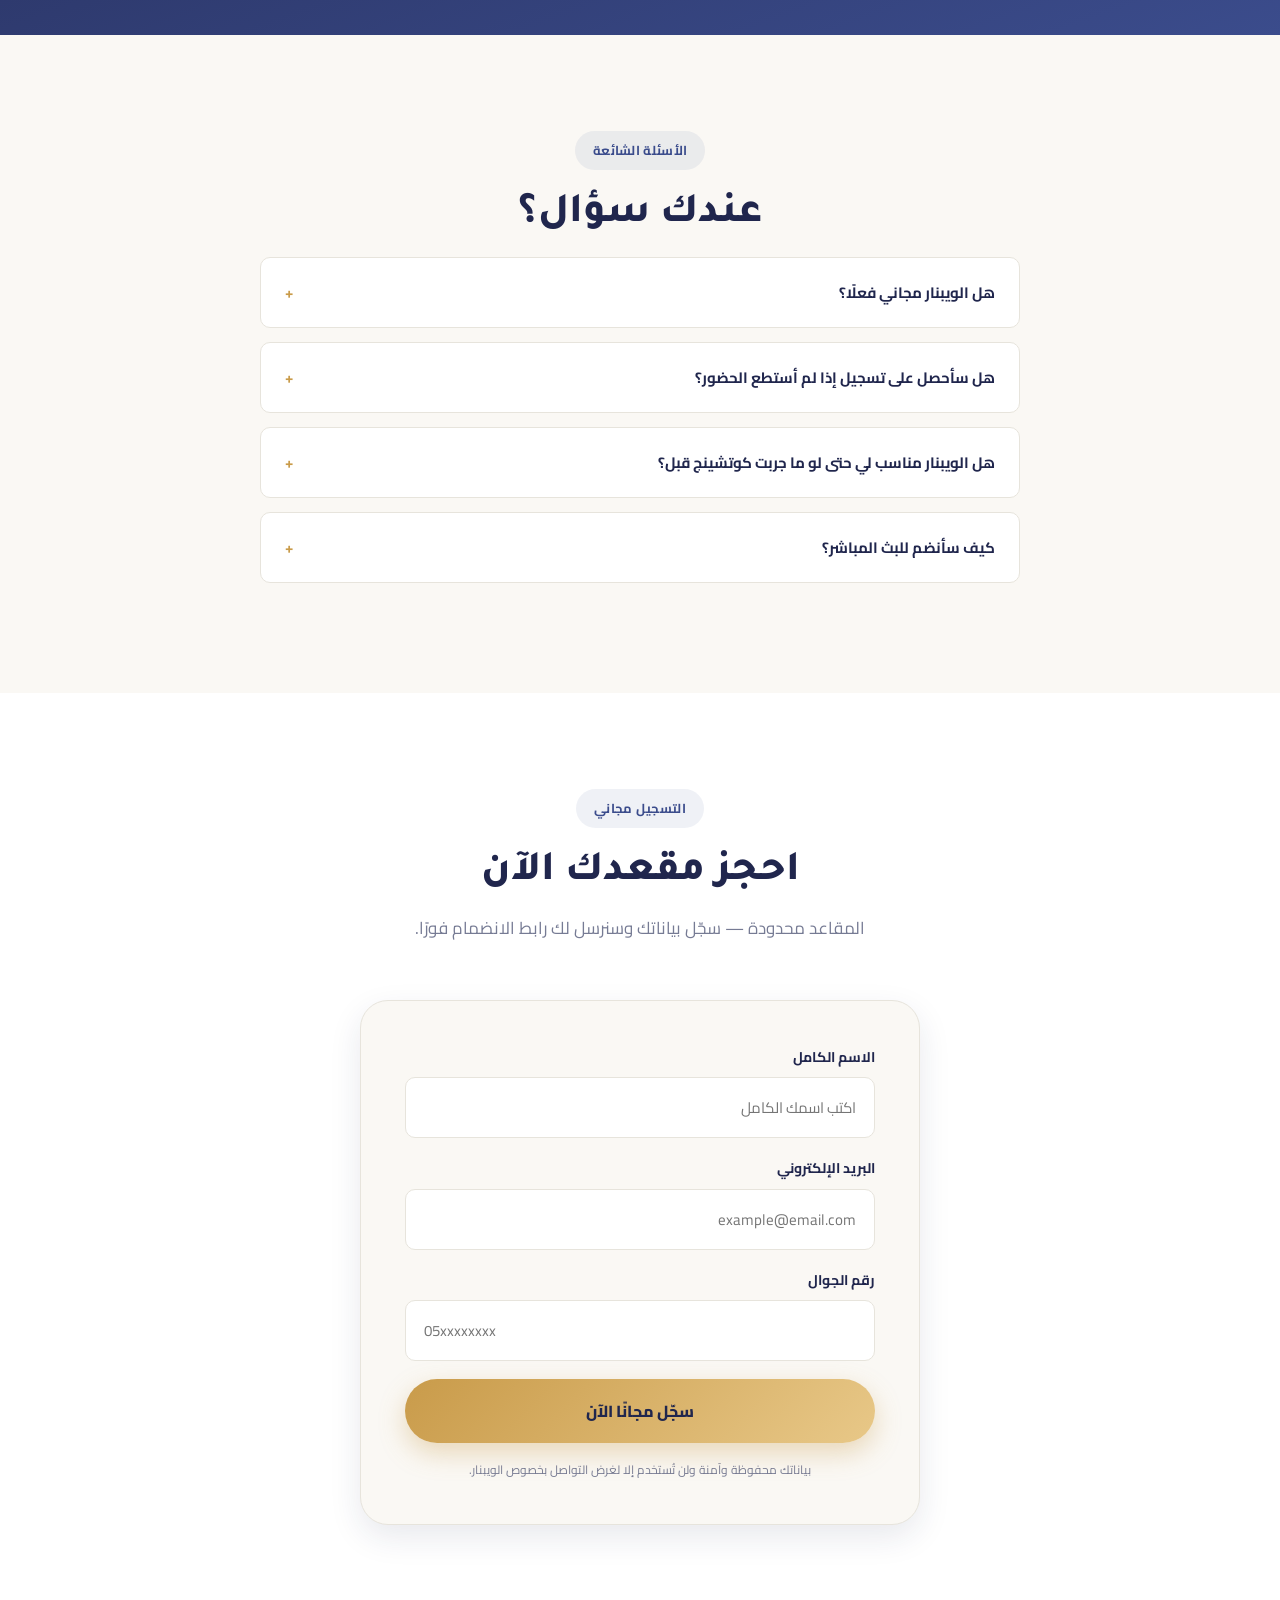
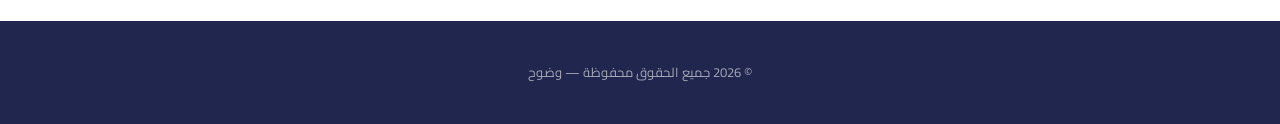
==== commit b77fb2ec: "Update tracking IDs for Google Tag Manager and Pixels" ====
--- a/index.html
+++ b/index.html
@@ -71,7 +71,7 @@
 new Date().getTime(),event:'gtm.js'});var f=d.getElementsByTagName(s)[0],
 j=d.createElement(s),dl=l!='dataLayer'?'&l='+l:'';j.async=true;j.src=
 'https://www.googletagmanager.com/gtm.js?id='+i+dl;f.parentNode.insertBefore(j,f);
-})(window,document,'script','dataLayer','GTM-XXXXXXX');</script>
+})(window,document,'script','dataLayer','GTM-5ZJQSZHW');</script>
 -->
 
 <!-- ==========================================================
@@ -83,7 +83,7 @@
 n.push=n;n.loaded=!0;n.version='2.0';n.queue=[];t=b.createElement(e);t.async=!0;
 t.src=v;s=b.getElementsByTagName(e)[0];s.parentNode.insertBefore(t,s)}(window,
 document,'script','https://connect.facebook.net/en_US/fbevents.js');
-fbq('init', 'YOUR_PIXEL_ID');
+fbq('init', '1417693933743633');
 fbq('track', 'PageView');
 </script>
 -->
@@ -94,7 +94,7 @@
 <script>
 !function (w, d, t) {
   w.TiktokAnalyticsObject=t;var ttq=w[t]=w[t]||[];ttq.methods=["page","track","identify","instances","debug","on","off","once","ready","alias","group","enableCookie","disableCookie"],ttq.setAndDefer=function(t,e){t[e]=function(){t.push([e].concat(Array.prototype.slice.call(arguments,0)))}};for(var i=0;i<ttq.methods.length;i++)ttq.setAndDefer(ttq,ttq.methods[i]);ttq.instance=function(t){for(var e=ttq._i[t]||[],n=0;n<e.methods.length;n++)ttq.setAndDefer(e,e.methods[n]);return e},ttq.load=function(e,n){var i="https://analytics.tiktok.com/i18n/pixel/events.js";ttq._i=ttq._i||{},ttq._i[e]=[],ttq._i[e]._u=i,ttq._t=ttq._t||{},ttq._t[e]=+new Date,ttq._o=ttq._o||{},ttq._o[e]=n||{};var o=document.createElement("script");o.type="text/javascript",o.async=!0,o.src=i+"?sdkid="+e+"&lib="+t;var a=document.getElementsByTagName("script")[0];a.parentNode.insertBefore(o,a)};
-  ttq.load('YOUR_TIKTOK_PIXEL_ID');
+  ttq.load('D79QTFJC77U88C4A8M70');
   ttq.page();
 }(window, document, 'ttq');
 </script>
@@ -109,7 +109,7 @@
 a.queue=[];var s='script';var r=t.createElement(s);r.async=!0;
 r.src=n;var u=t.getElementsByTagName(s)[0];u.parentNode.insertBefore(r,u);
 })(window,document,'https://sc-static.net/scevent.min.js');
-snaptr('init','YOUR_SNAP_PIXEL_ID');
+snaptr('init','3acb9f19-323f-43f1-8746-7e00436ebaac');
 snaptr('track','PAGE_VIEW');
 </script>
 -->
--- a/css/style.css
+++ b/css/style.css
@@ -33,7 +33,12 @@
 }
 
 *,*::before,*::after{box-sizing:border-box;margin:0;padding:0;}
-html{scroll-behavior:smooth;}
+html{
+  scroll-behavior:smooth;
+  overflow-x:hidden;
+  width:100%;
+  max-width:100vw;
+}
 body{
   font-family:var(--font-body);
   color:var(--text);
@@ -41,7 +46,12 @@
   line-height:1.75;
   -webkit-font-smoothing:antialiased;
   overflow-x:hidden;
-}
+  width:100%;
+  max-width:100vw;
+  position:relative;
+}
+.container{max-width:min(var(--container),100%);}
+.hero,.site-header,section{max-width:100vw;overflow:hidden;}
 img{max-width:100%;display:block;}
 a{color:inherit;text-decoration:none;}
 button{font-family:inherit;cursor:pointer;border:none;background:none;}
@@ -108,6 +118,7 @@
   pointer-events:none;
 }
 .hero-grid{display:grid;grid-template-columns:1.1fr .9fr;gap:60px;align-items:center;position:relative;z-index:2;}
+.hero-grid > *{min-width:0;}
 .hero-badge{
   display:inline-flex;align-items:center;gap:8px;background:rgba(255,255,255,.1);
   border:1px solid rgba(255,255,255,.2);backdrop-filter:blur(8px);
@@ -128,9 +139,9 @@
 .speaker-card{
   background:rgba(255,255,255,.08);border:1px solid rgba(255,255,255,.18);
   border-radius:var(--radius-lg);padding:20px;backdrop-filter:blur(16px);
-  box-shadow:var(--shadow-lg);
-}
-.speaker-card img{border-radius:var(--radius-md);width:100%;aspect-ratio:1/1;object-fit:cover;}
+  box-shadow:var(--shadow-lg);min-width:0;overflow:hidden;
+}
+.speaker-card img{border-radius:var(--radius-md);width:100%;height:auto;aspect-ratio:1/1;object-fit:cover;}
 .speaker-card .name{color:#fff;font-family:var(--font-display);font-size:20px;font-weight:800;margin-top:16px;}
 .speaker-card .role{color:var(--gold-light);font-size:14px;margin-top:4px;}
 
@@ -164,7 +175,9 @@
 /* ===== About Speaker ===== */
 .speaker-section{background:#fff;}
 .speaker-grid{display:grid;grid-template-columns:.8fr 1.2fr;gap:60px;align-items:center;}
-.speaker-photo{position:relative;}
+.speaker-grid > *{min-width:0;}
+.speaker-photo{position:relative;min-width:0;overflow:hidden;max-width:380px;margin:0 auto;}
+.speaker-photo img{width:100%;height:auto;max-width:100%;aspect-ratio:4/5;object-fit:cover;}
 .speaker-photo img{border-radius:var(--radius-lg);box-shadow:var(--shadow-lg);}
 .speaker-photo::before{
   content:"";position:absolute;inset:-14px;border:2px solid var(--gold);
@@ -323,4 +336,6 @@
   .count-box .num{font-size:24px;}
   .register-wrap{padding:28px 22px;}
   .countdown-wrap{flex-direction:column;}
-}
+  .speaker-photo{max-width:220px;}
+  .speaker-photo::before{inset:-8px;}
+}
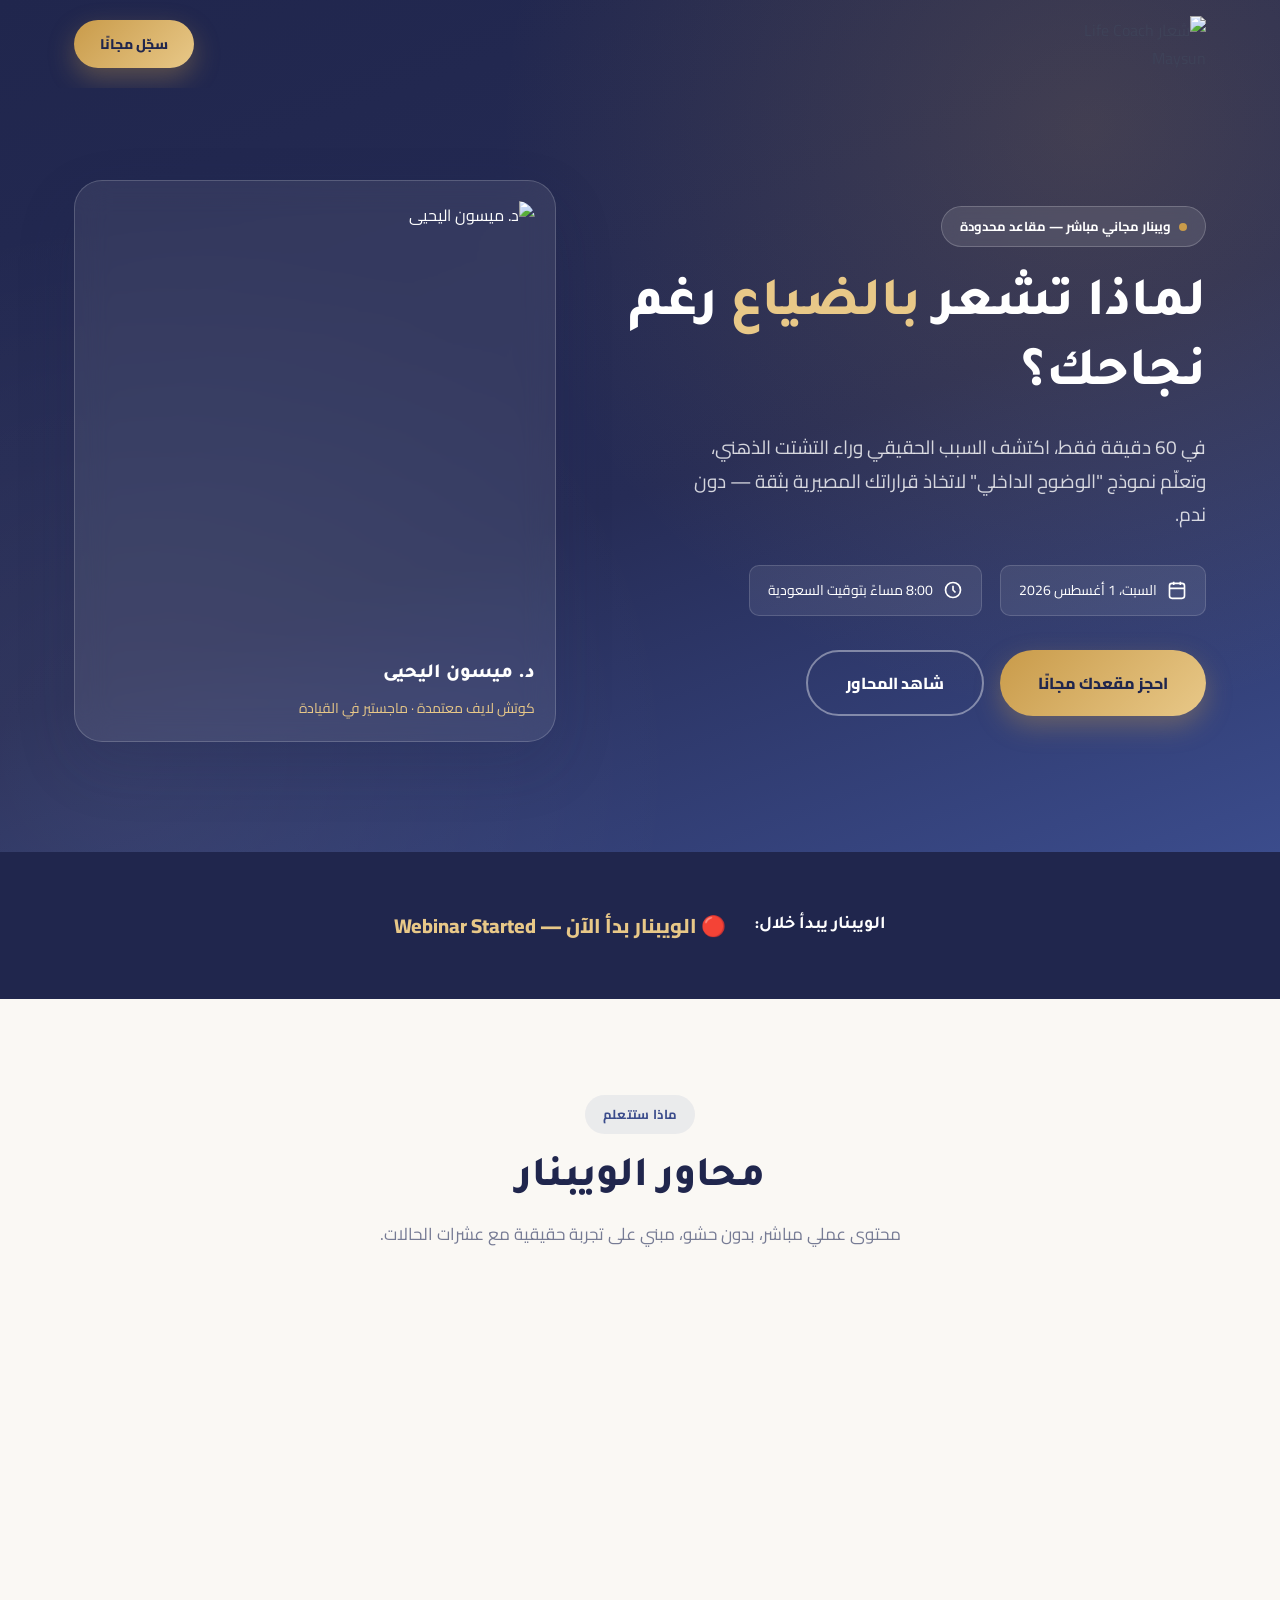
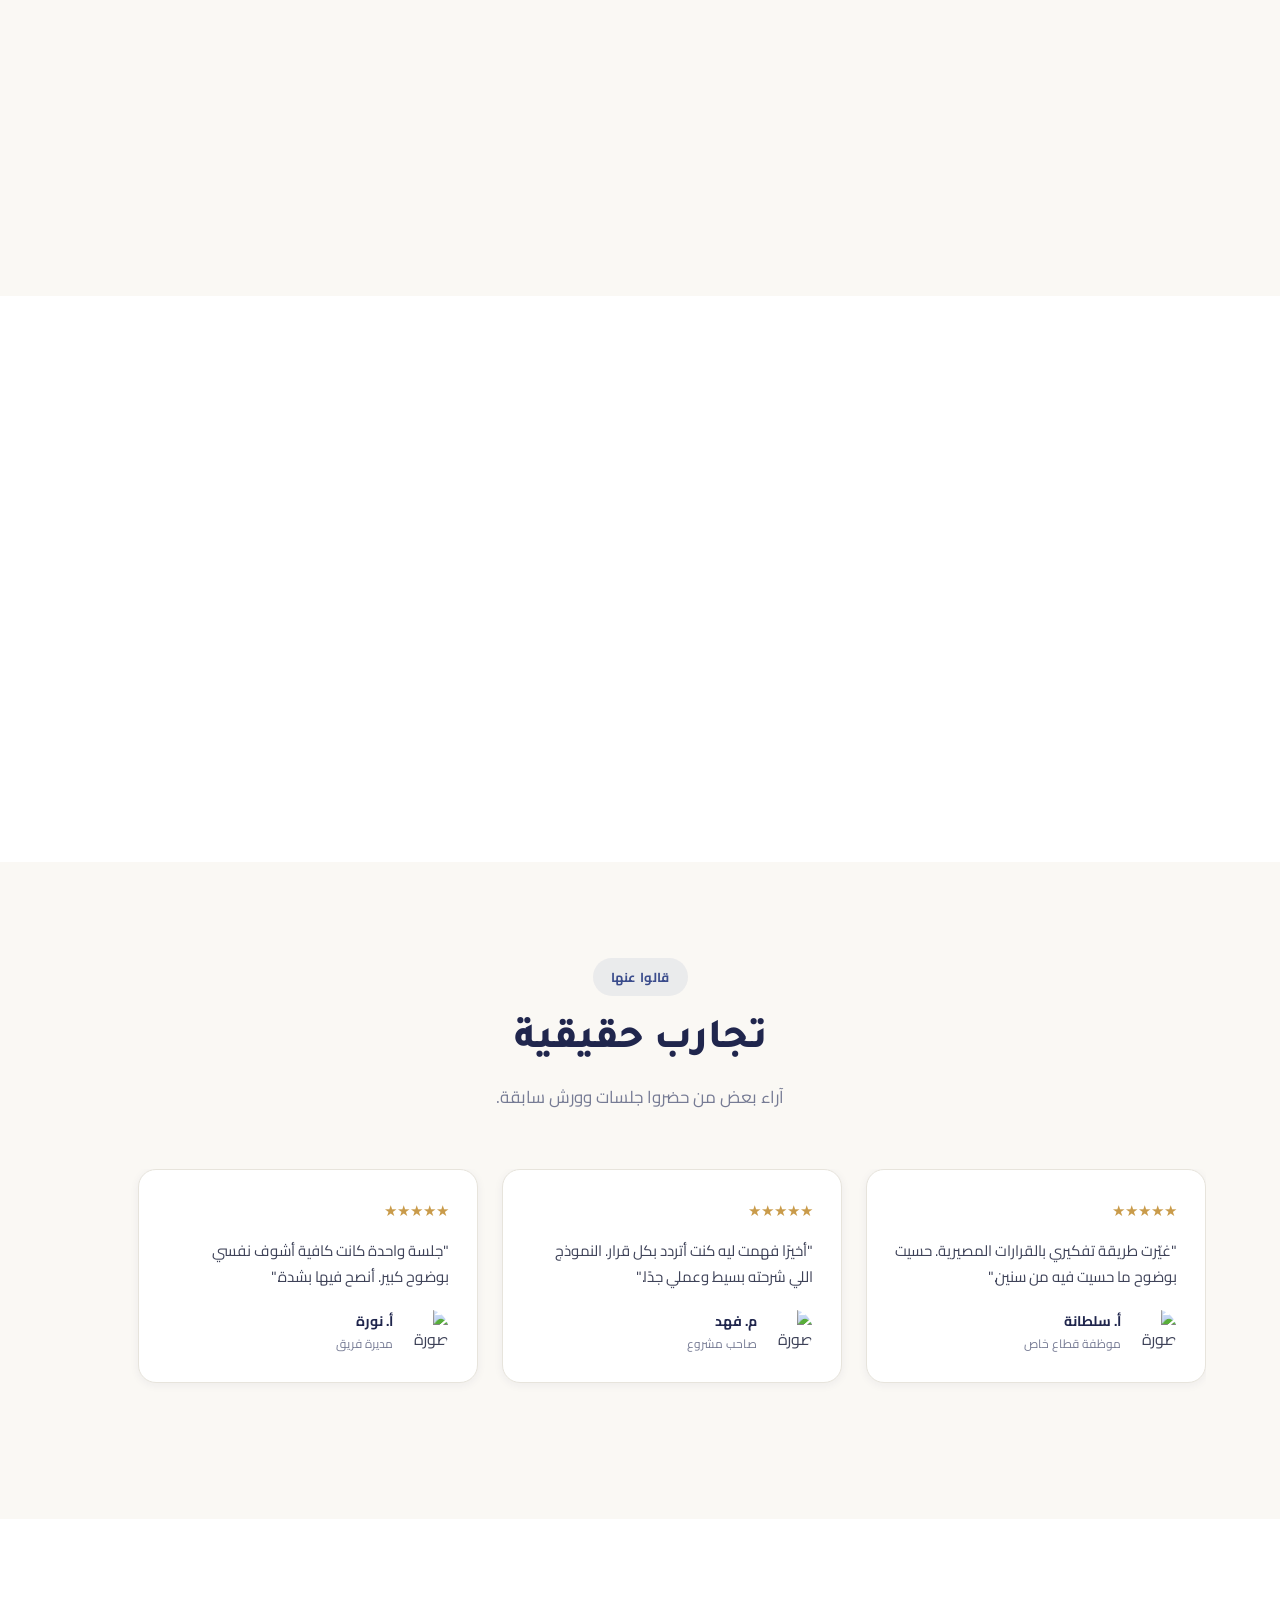
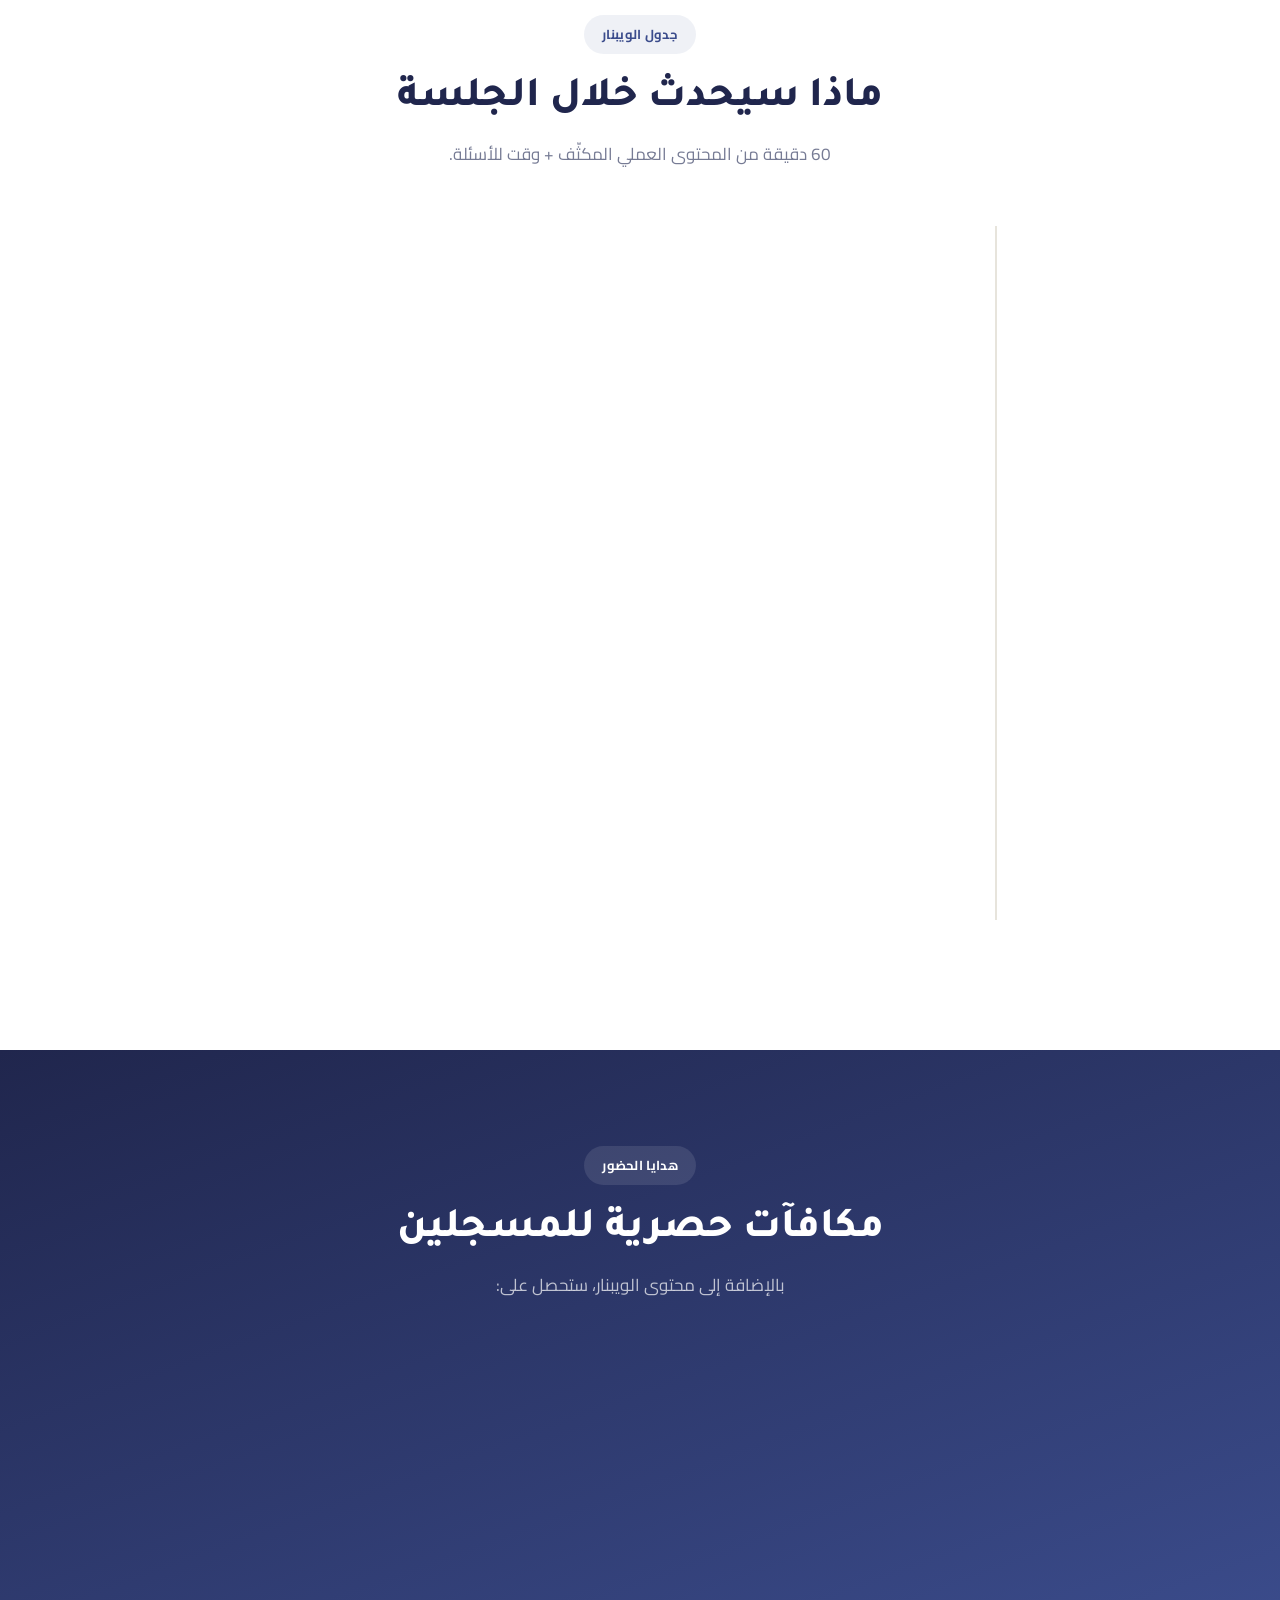
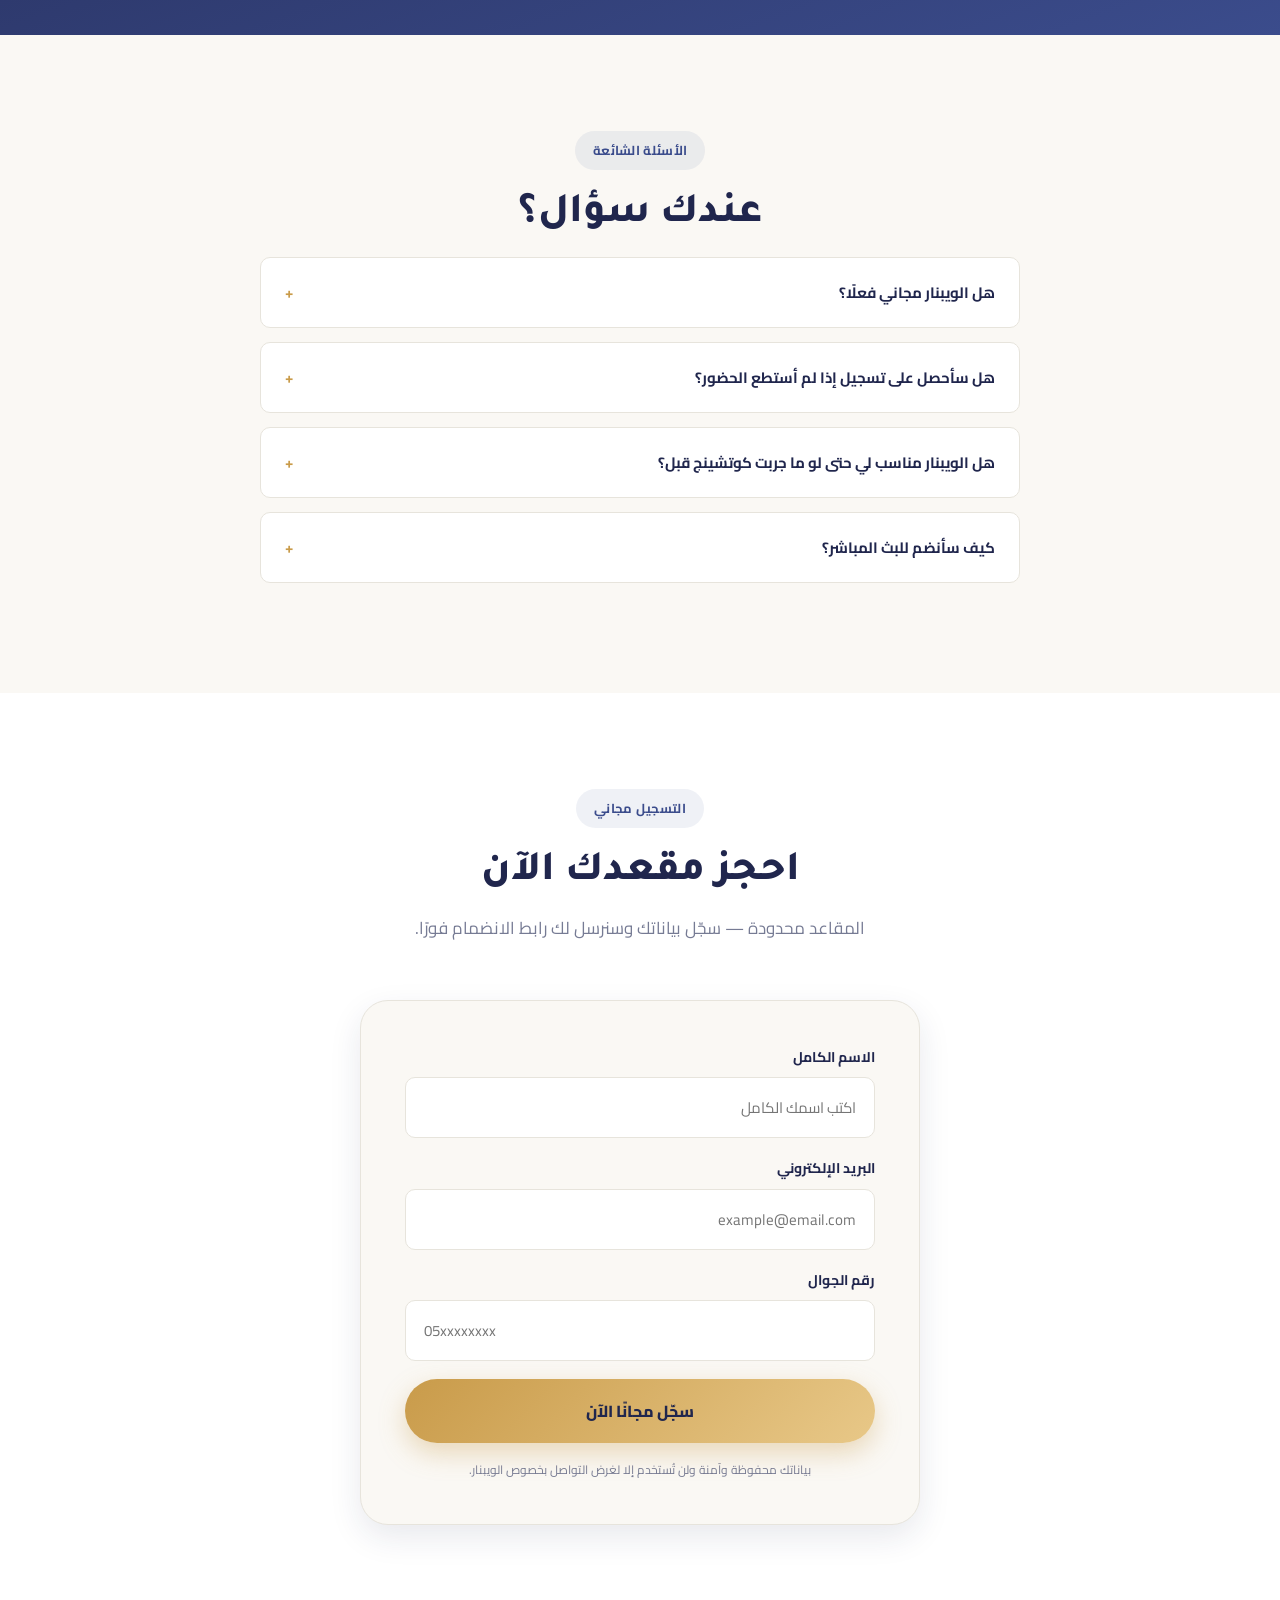
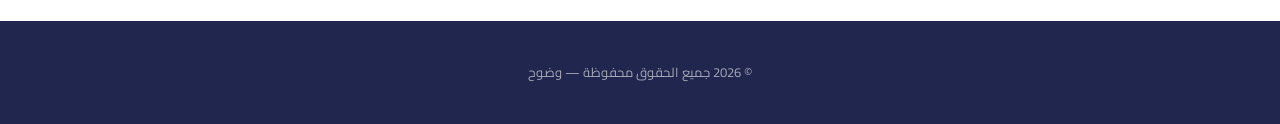
==== commit 916dc332: "Update speaker details and logo in index.html" ====
--- a/index.html
+++ b/index.html
@@ -23,7 +23,7 @@
 <meta name="twitter:image" content="https://example.com/assets/images/og-cover.jpg">
 
 <meta name="robots" content="index, follow">
-<link rel="icon" href="assets/logo.svg" type="image/svg+xml">
+<link rel="icon" href="assets/logo.png" type="image/png">
 <link rel="manifest" href="manifest.json">
 
 <!-- Preload fonts -->
@@ -51,7 +51,7 @@
   },
   "organizer": {
     "@type": "Person",
-    "name": "المدربة"
+    "name": "د. ميسون اليحيى"
   },
   "offers": {
     "@type": "Offer",
@@ -63,80 +63,39 @@
 }
 </script>
 
-<!-- ==========================================================
-     GTM (Google Tag Manager) — الصق الكود التالي داخل <head>
-     استبدل GTM-XXXXXXX بمعرف الحاوية الخاص بك
-     ==========================================================
-<script>(function(w,d,s,l,i){w[l]=w[l]||[];w[l].push({'gtm.start':
-new Date().getTime(),event:'gtm.js'});var f=d.getElementsByTagName(s)[0],
-j=d.createElement(s),dl=l!='dataLayer'?'&l='+l:'';j.async=true;j.src=
-'https://www.googletagmanager.com/gtm.js?id='+i+dl;f.parentNode.insertBefore(j,f);
-})(window,document,'script','dataLayer','GTM-5ZJQSZHW');</script>
--->
-
-<!-- ==========================================================
-     Meta Pixel — الصق الكود التالي داخل <head>
-     ==========================================================
+<!-- Google Tag Manager -->
 <script>
-!function(f,b,e,v,n,t,s){if(f.fbq)return;n=f.fbq=function(){n.callMethod?
-n.callMethod.apply(n,arguments):n.queue.push(arguments)};if(!f._fbq)f._fbq=n;
-n.push=n;n.loaded=!0;n.version='2.0';n.queue=[];t=b.createElement(e);t.async=!0;
-t.src=v;s=b.getElementsByTagName(e)[0];s.parentNode.insertBefore(t,s)}(window,
-document,'script','https://connect.facebook.net/en_US/fbevents.js');
-fbq('init', '1417693933743633');
-fbq('track', 'PageView');
+(function(w,d,s,l,i){
+  w[l]=w[l]||[];
+  w[l].push({'gtm.start': new Date().getTime(), event:'gtm.js'});
+  var f=d.getElementsByTagName(s)[0],
+      j=d.createElement(s),
+      dl=l!='dataLayer' ? '&l='+l : '';
+  j.async=true;
+  j.src='https://www.googletagmanager.com/gtm.js?id='+i+dl;
+  f.parentNode.insertBefore(j,f);
+})(window,document,'script','dataLayer','GTM-5ZJQSZHW');
 </script>
--->
-
-<!-- ==========================================================
-     TikTok Pixel — الصق الكود التالي داخل <head>
-     ==========================================================
-<script>
-!function (w, d, t) {
-  w.TiktokAnalyticsObject=t;var ttq=w[t]=w[t]||[];ttq.methods=["page","track","identify","instances","debug","on","off","once","ready","alias","group","enableCookie","disableCookie"],ttq.setAndDefer=function(t,e){t[e]=function(){t.push([e].concat(Array.prototype.slice.call(arguments,0)))}};for(var i=0;i<ttq.methods.length;i++)ttq.setAndDefer(ttq,ttq.methods[i]);ttq.instance=function(t){for(var e=ttq._i[t]||[],n=0;n<e.methods.length;n++)ttq.setAndDefer(e,e.methods[n]);return e},ttq.load=function(e,n){var i="https://analytics.tiktok.com/i18n/pixel/events.js";ttq._i=ttq._i||{},ttq._i[e]=[],ttq._i[e]._u=i,ttq._t=ttq._t||{},ttq._t[e]=+new Date,ttq._o=ttq._o||{},ttq._o[e]=n||{};var o=document.createElement("script");o.type="text/javascript",o.async=!0,o.src=i+"?sdkid="+e+"&lib="+t;var a=document.getElementsByTagName("script")[0];a.parentNode.insertBefore(o,a)};
-  ttq.load('D79QTFJC77U88C4A8M70');
-  ttq.page();
-}(window, document, 'ttq');
-</script>
--->
-
-<!-- ==========================================================
-     Snap Pixel — الصق الكود التالي داخل <head>
-     ==========================================================
-<script type='text/javascript'>
-(function(e,t,n){if(e.snaptr)return;var a=e.snaptr=function()
-{a.handleRequest?a.handleRequest.apply(a,arguments):a.queue.push(arguments)};
-a.queue=[];var s='script';var r=t.createElement(s);r.async=!0;
-r.src=n;var u=t.getElementsByTagName(s)[0];u.parentNode.insertBefore(r,u);
-})(window,document,'https://sc-static.net/scevent.min.js');
-snaptr('init','3acb9f19-323f-43f1-8746-7e00436ebaac');
-snaptr('track','PAGE_VIEW');
-</script>
--->
-
-<!-- ==========================================================
-     LinkedIn Insight Tag — الصق الكود التالي داخل <head>
-     ==========================================================
-<script type="text/javascript">
-_linkedin_partner_id = "YOUR_PARTNER_ID";
-window._linkedin_data_partner_ids = window._linkedin_data_partner_ids || [];
-window._linkedin_data_partner_ids.push(_linkedin_partner_id);
-</script>
--->
+<!-- End Google Tag Manager -->
+
 </head>
 <body>
 <a href="#register" class="skip-link">انتقل مباشرة إلى نموذج التسجيل</a>
 
-<!-- ============ GTM noscript — الصق مباشرة بعد فتح body ============
-<noscript><iframe src="https://www.googletagmanager.com/ns.html?id=GTM-XXXXXXX"
-height="0" width="0" style="display:none;visibility:hidden"></iframe></noscript>
--->
+<!-- Google Tag Manager (noscript) -->
+<noscript>
+  <iframe src="https://www.googletagmanager.com/ns.html?id=GTM-5ZJQSZHW"
+          height="0"
+          width="0"
+          style="display:none;visibility:hidden"></iframe>
+</noscript>
+<!-- End Google Tag Manager (noscript) -->
 
 <!-- ===================== Header ===================== -->
 <header class="site-header" id="siteHeader">
   <div class="container">
     <a href="#hero" aria-label="الصفحة الرئيسية">
-      <img src="assets/logo.svg" alt="شعار وضوح" width="140" height="36">
+      <img src="assets/logo.png" alt="شعار Life Coach Maysun" width="140">
     </a>
     <a href="#register" class="btn btn-primary header-cta" data-analytics="header_cta_click">سجّل مجانًا</a>
   </div>
@@ -169,8 +128,8 @@
 
     <div class="hero-visual">
       <div class="speaker-card">
-        <img src="assets/images/speaker.jpg" alt="صورة المدربة" width="400" height="400" loading="eager">
-        <div class="name">المدربة</div>
+        <img src="assets/images/speaker.jpg" alt="د. ميسون اليحيى" width="400" height="400" loading="eager">
+        <div class="name">د. ميسون اليحيى</div>
         <div class="role">كوتش لايف معتمدة · ماجستير في القيادة</div>
       </div>
     </div>
@@ -237,11 +196,11 @@
 <section class="speaker-section" id="speaker">
   <div class="container speaker-grid">
     <div class="speaker-photo reveal">
-      <img src="assets/images/speaker-full.jpg" alt="صورة المدربة الكاملة" width="480" height="560" loading="lazy">
+      <img src="assets/images/speaker-full.jpg" alt="د. ميسون اليحيى" width="480" height="560" loading="lazy">
     </div>
     <div class="speaker-info reveal">
       <span class="eyebrow">من يقدّم الويبنار</span>
-      <h2 class="section-title" style="text-align:right;">تعرّف على المدربة</h2>
+      <h2 class="section-title" style="text-align:right;">تعرّف على د. ميسون اليحيى</h2>
       <p style="color:var(--text-light);font-size:16px;">كوتش لايف ممارسة ومدربة معتمدة، حاصلة على ماجستير في القيادة ودبلوم في الصحة النفسية. رافقت عشرات الأفراد في رحلتهم من التشتت إلى الوضوح، ومن التردد إلى القرار الواثق — عبر أدوات عملية مبنية على علم النفس والقيادة الحديثة.</p>
       <div class="achieve-list">
         <div class="achieve-item"><svg width="20" height="20" viewBox="0 0 24 24" fill="none" stroke="currentColor" stroke-width="2"><path d="M12 2l3 7h7l-5.5 4.5L18 21l-6-4-6 4 1.5-7.5L2 9h7z"/></svg><span>ماجستير في القيادة</span></div>
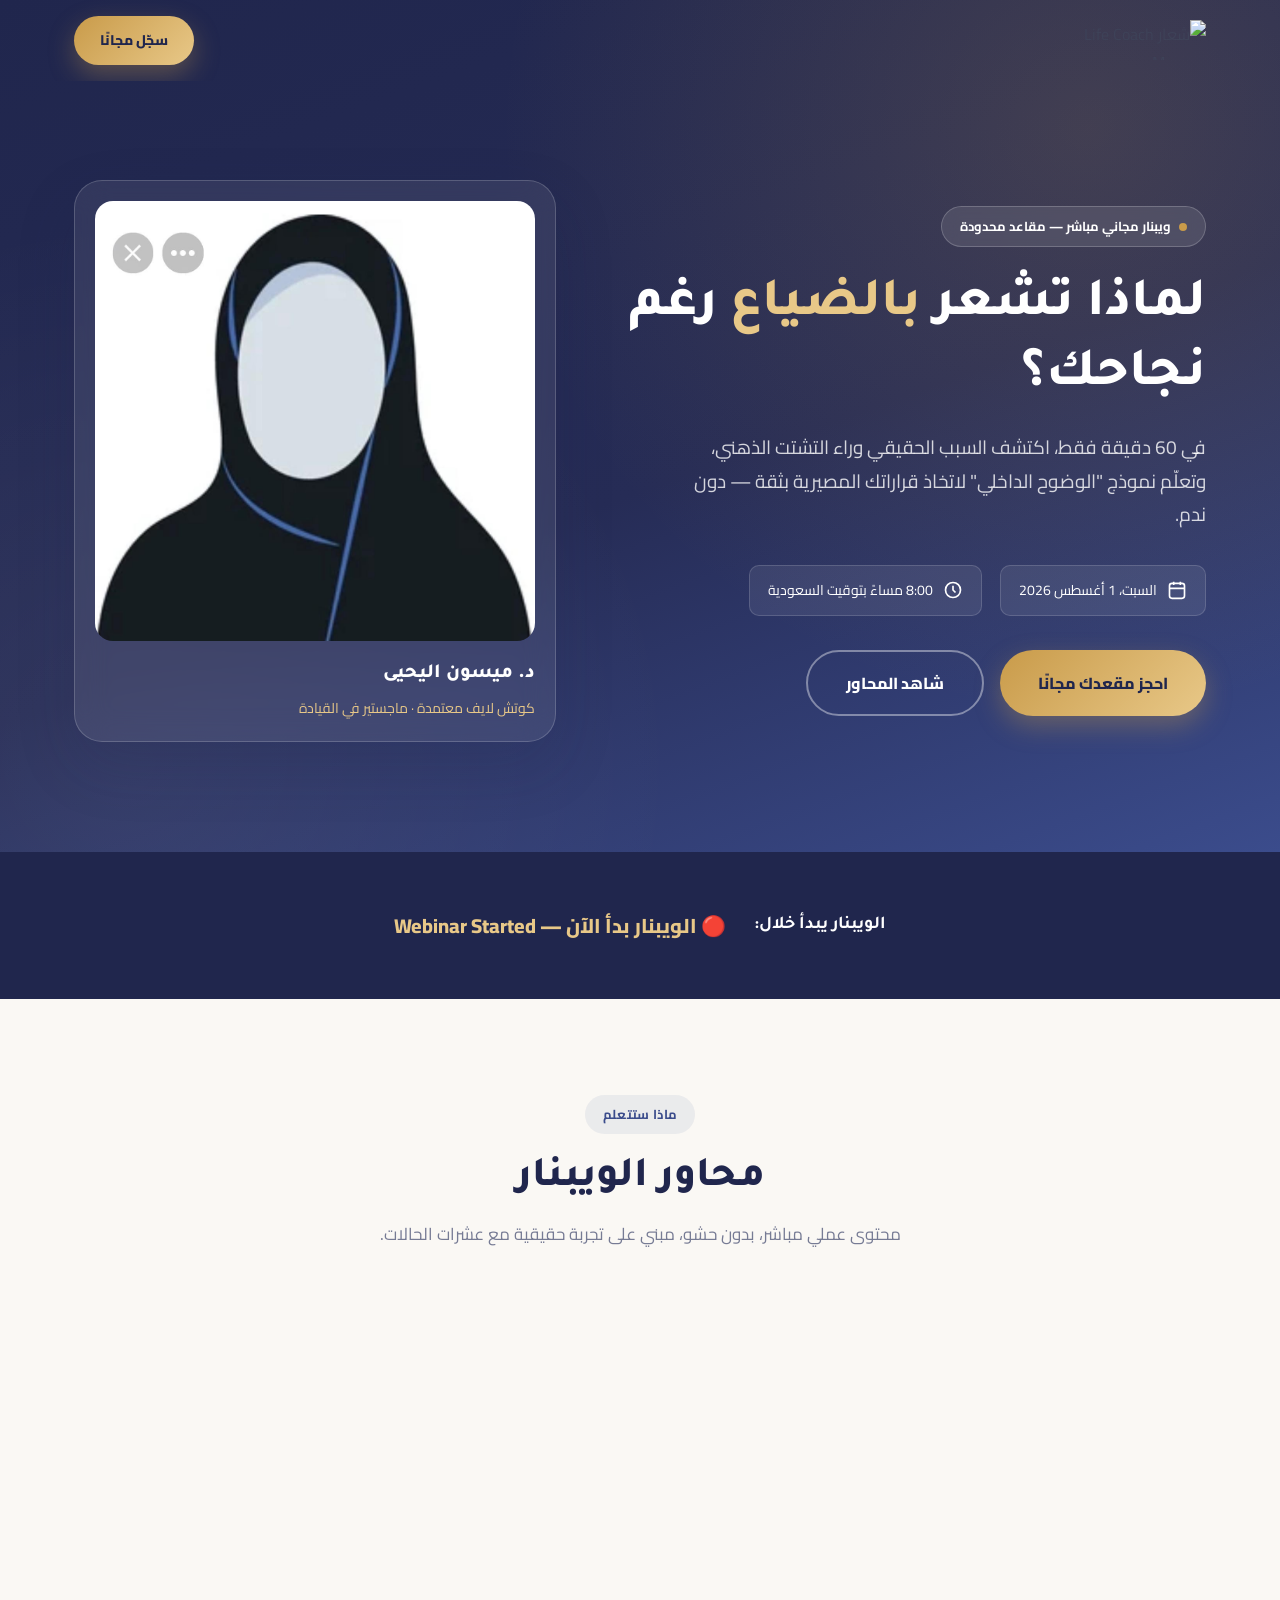
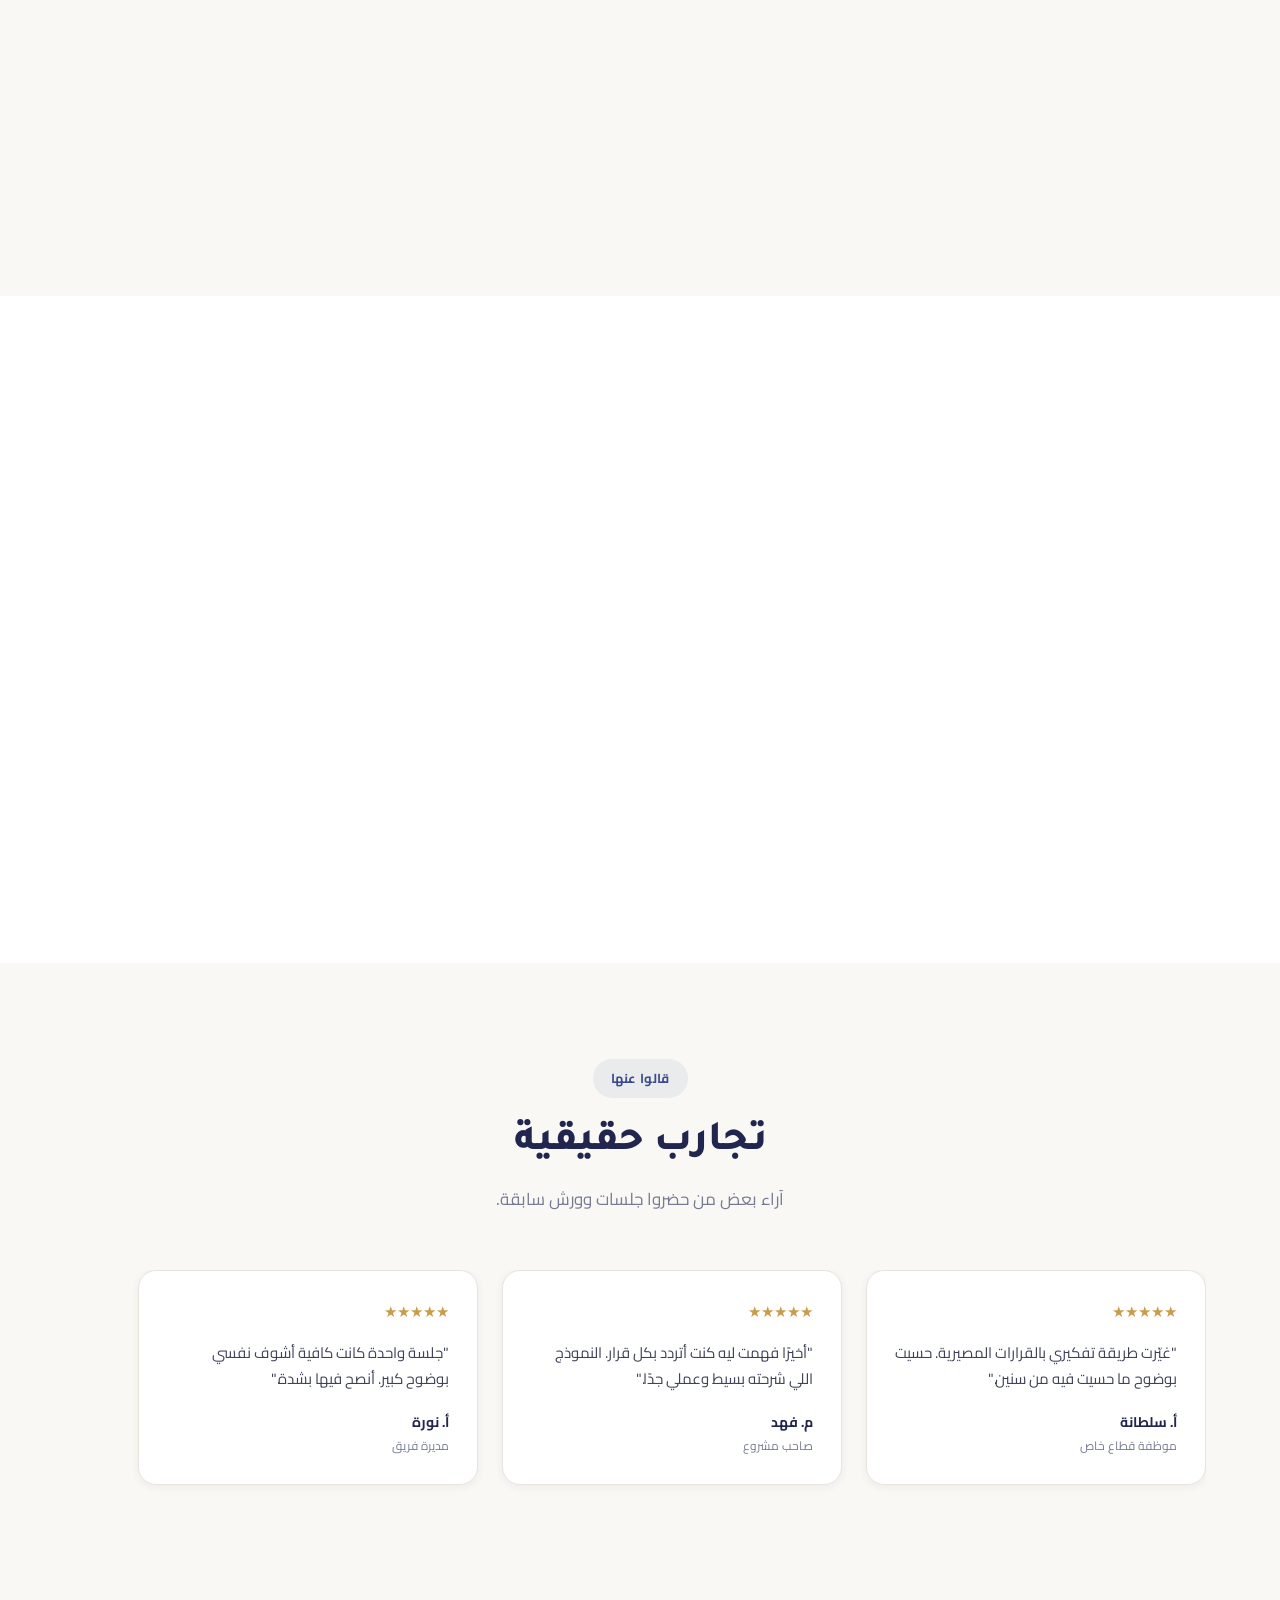
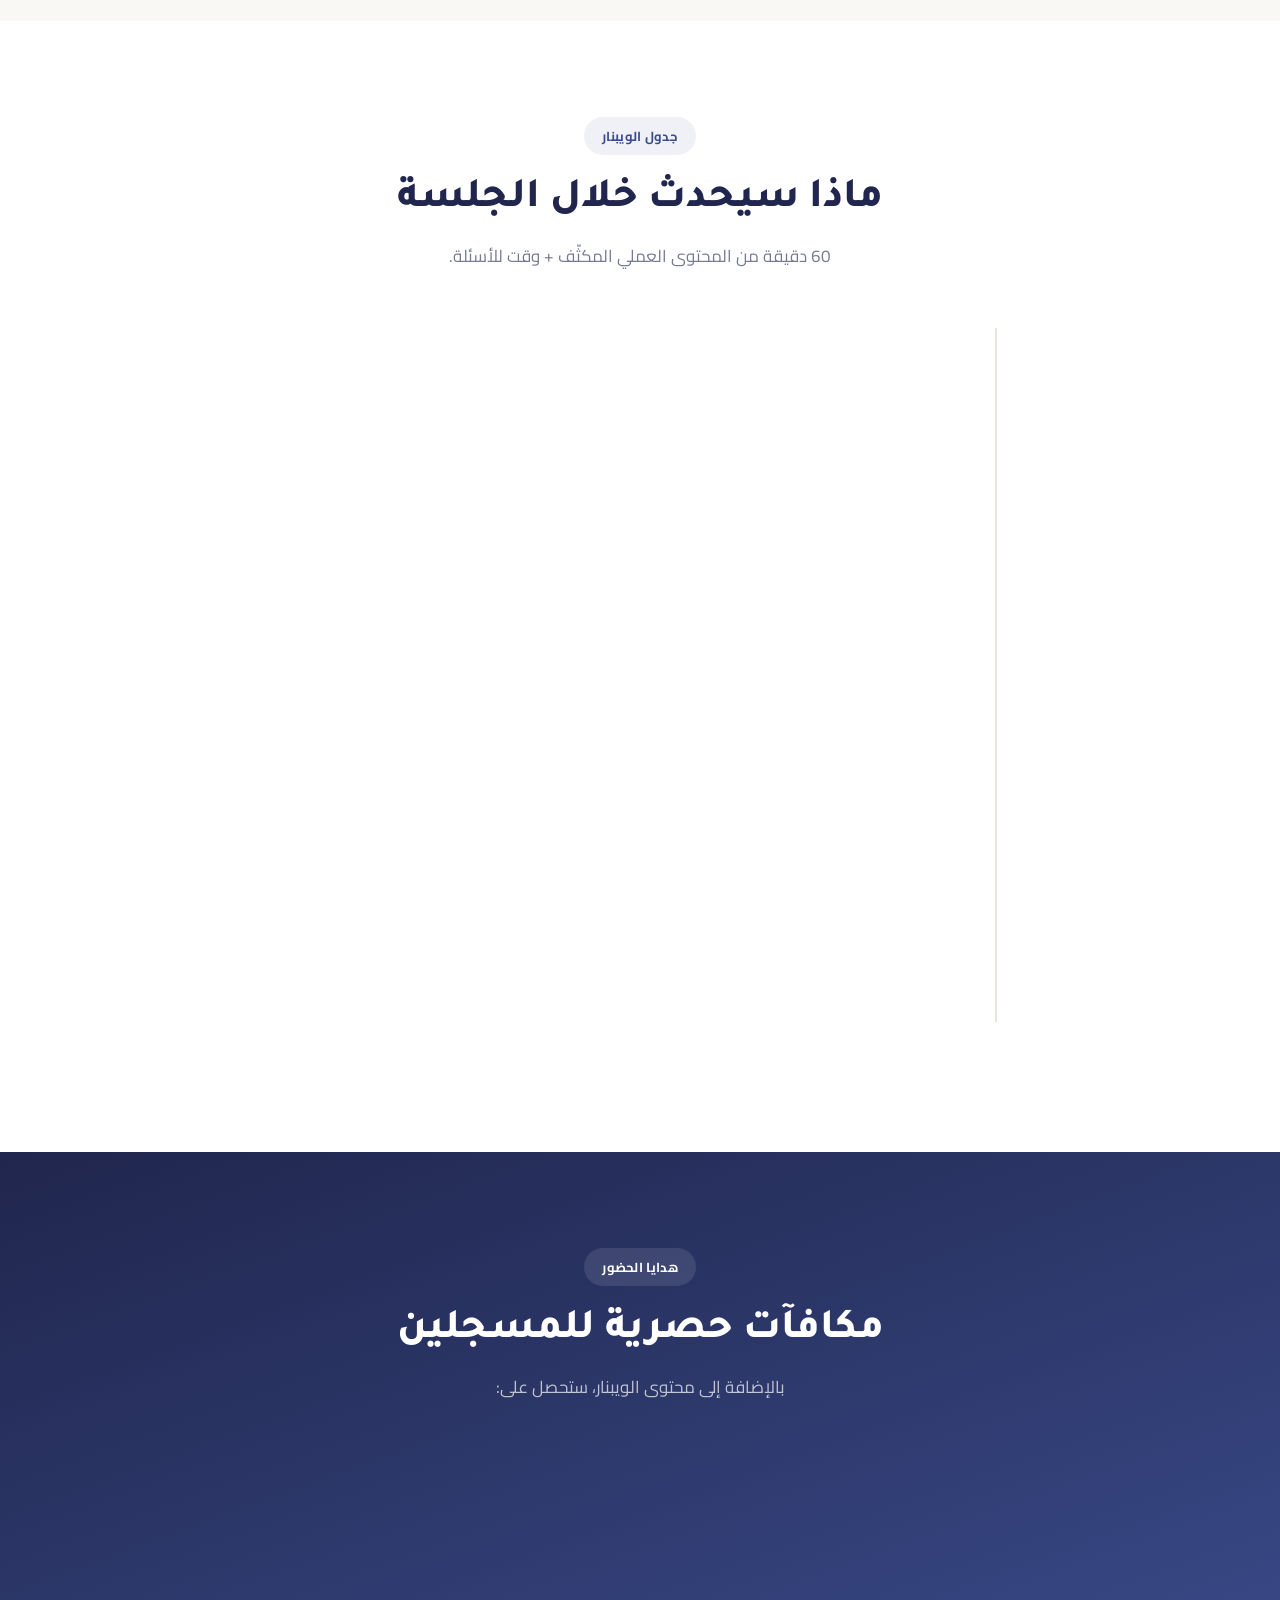
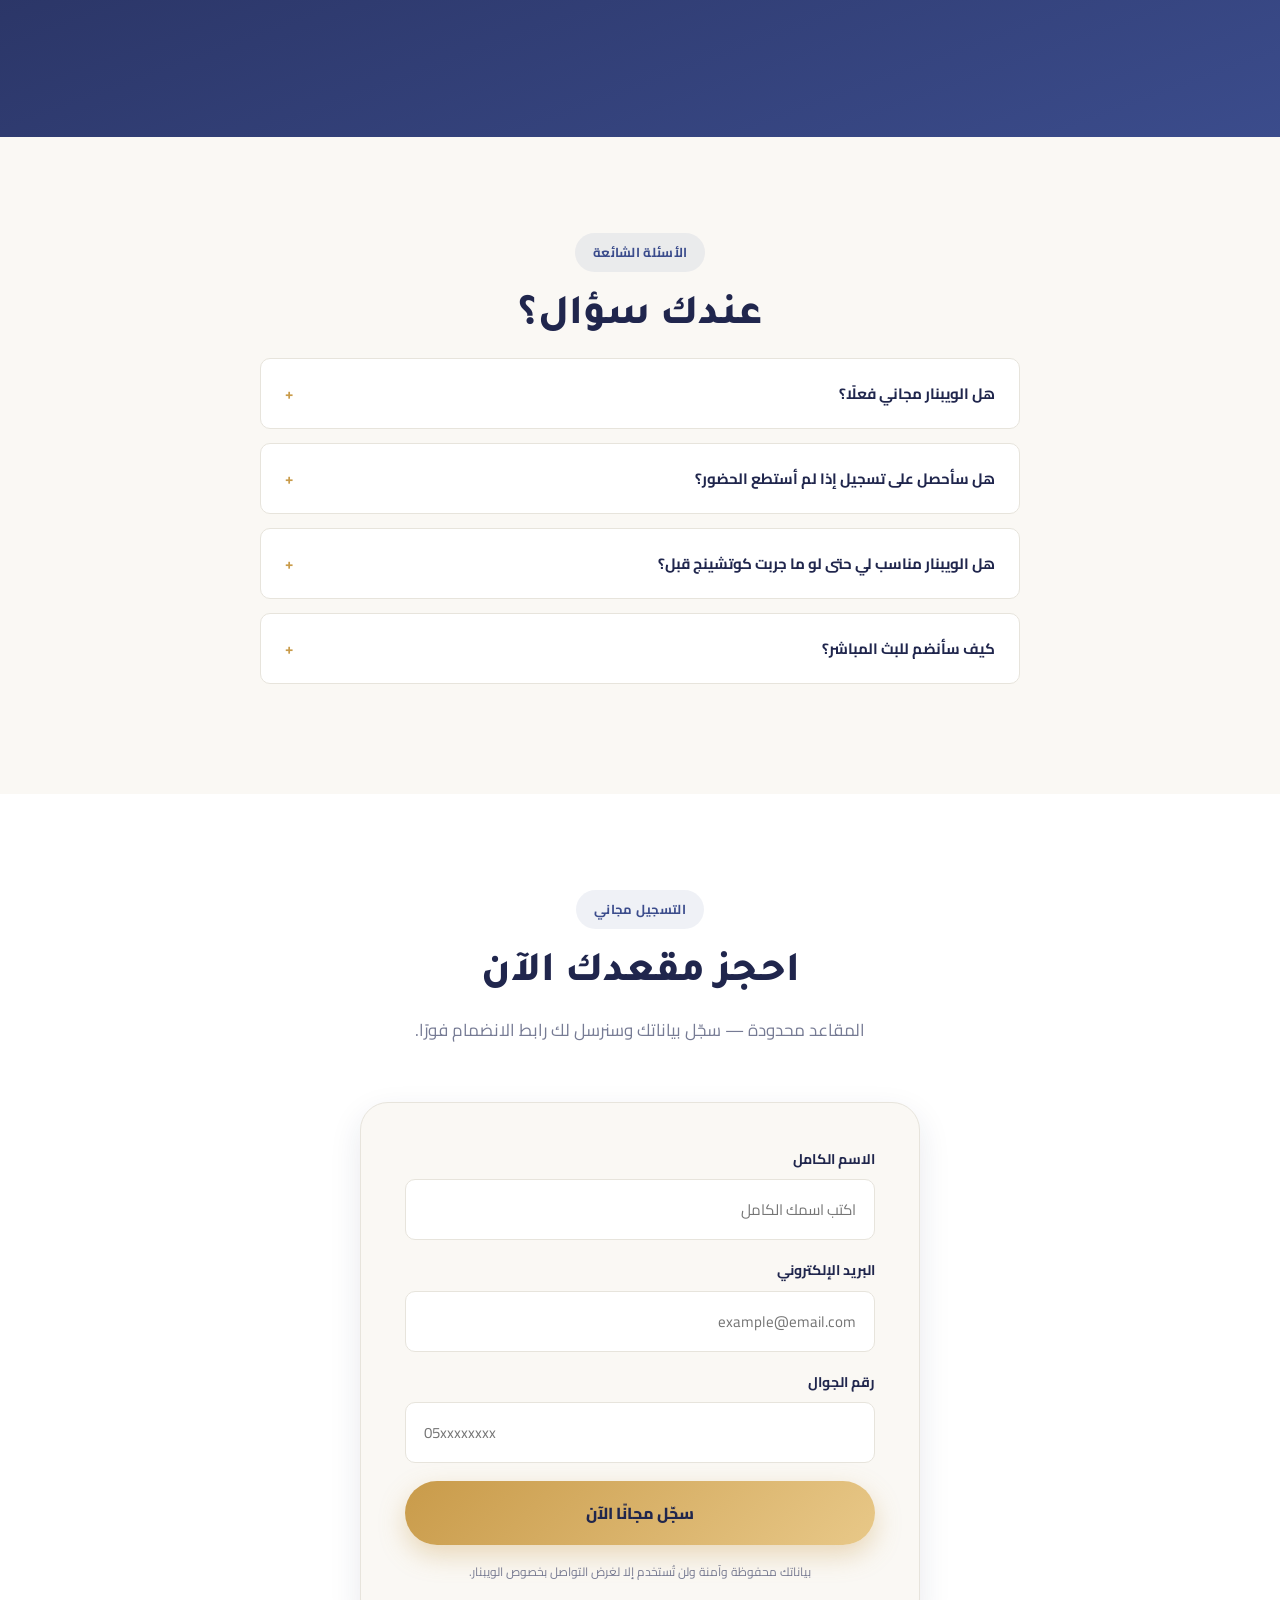
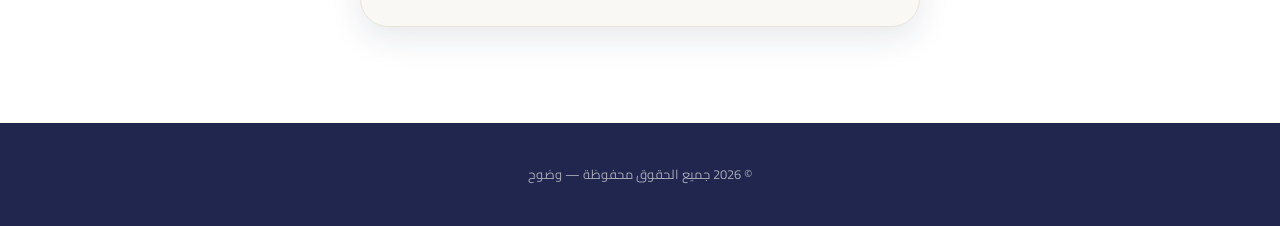
==== commit fd4c6aa7: "Update index.html" ====
--- a/index.html
+++ b/index.html
@@ -220,9 +220,9 @@
     <p class="section-sub">آراء بعض من حضروا جلسات وورش سابقة.</p>
 
     <div class="testi-track" id="testiTrack">
-      <div class="testi-card"><div class="stars">★★★★★</div><p>"غيّرت طريقة تفكيري بالقرارات المصيرية. حسيت بوضوح ما حسيت فيه من سنين."</p><div class="testi-person"><img src="assets/images/testi-1.jpg" alt="صورة العميلة" loading="lazy"><div><div class="n">أ. سلطانة</div><div class="r">موظفة قطاع خاص</div></div></div></div>
-      <div class="testi-card"><div class="stars">★★★★★</div><p>"أخيرًا فهمت ليه كنت أتردد بكل قرار. النموذج اللي شرحته بسيط وعملي جدًا."</p><div class="testi-person"><img src="assets/images/testi-2.jpg" alt="صورة العميل" loading="lazy"><div><div class="n">م. فهد</div><div class="r">صاحب مشروع</div></div></div></div>
-      <div class="testi-card"><div class="stars">★★★★★</div><p>"جلسة واحدة كانت كافية أشوف نفسي بوضوح كبير. أنصح فيها بشدة."</p><div class="testi-person"><img src="assets/images/testi-3.jpg" alt="صورة العميلة" loading="lazy"><div><div class="n">أ. نورة</div><div class="r">مديرة فريق</div></div></div></div>
+      <div class="testi-card"><div class="stars">★★★★★</div><p>"غيّرت طريقة تفكيري بالقرارات المصيرية. حسيت بوضوح ما حسيت فيه من سنين."</p><div class="testi-person"><div><div class="n">أ. سلطانة</div><div class="r">موظفة قطاع خاص</div></div></div></div>
+      <div class="testi-card"><div class="stars">★★★★★</div><p>"أخيرًا فهمت ليه كنت أتردد بكل قرار. النموذج اللي شرحته بسيط وعملي جدًا."</p><div class="testi-person"><div><div class="n">م. فهد</div><div class="r">صاحب مشروع</div></div></div></div>
+      <div class="testi-card"><div class="stars">★★★★★</div><p>"جلسة واحدة كانت كافية أشوف نفسي بوضوح كبير. أنصح فيها بشدة."</p><div class="testi-person"><div><div class="n">أ. نورة</div><div class="r">مديرة فريق</div></div></div></div>
     </div>
     <div class="testi-nav" id="testiNav"></div>
   </div>
--- a/css/style.css
+++ b/css/style.css
@@ -102,6 +102,7 @@
   padding:16px 0;transition:background var(--transition), box-shadow var(--transition), padding var(--transition);
 }
 .site-header .container{display:flex;align-items:center;justify-content:space-between;}
+.site-header .container img{height:40px;width:auto;max-width:140px;object-fit:contain;}
 .site-header.scrolled{background:rgba(250,248,244,.9);backdrop-filter:blur(14px);box-shadow:var(--shadow-sm);padding:10px 0;}
 .header-cta{padding:12px 26px;font-size:14px;}
 
